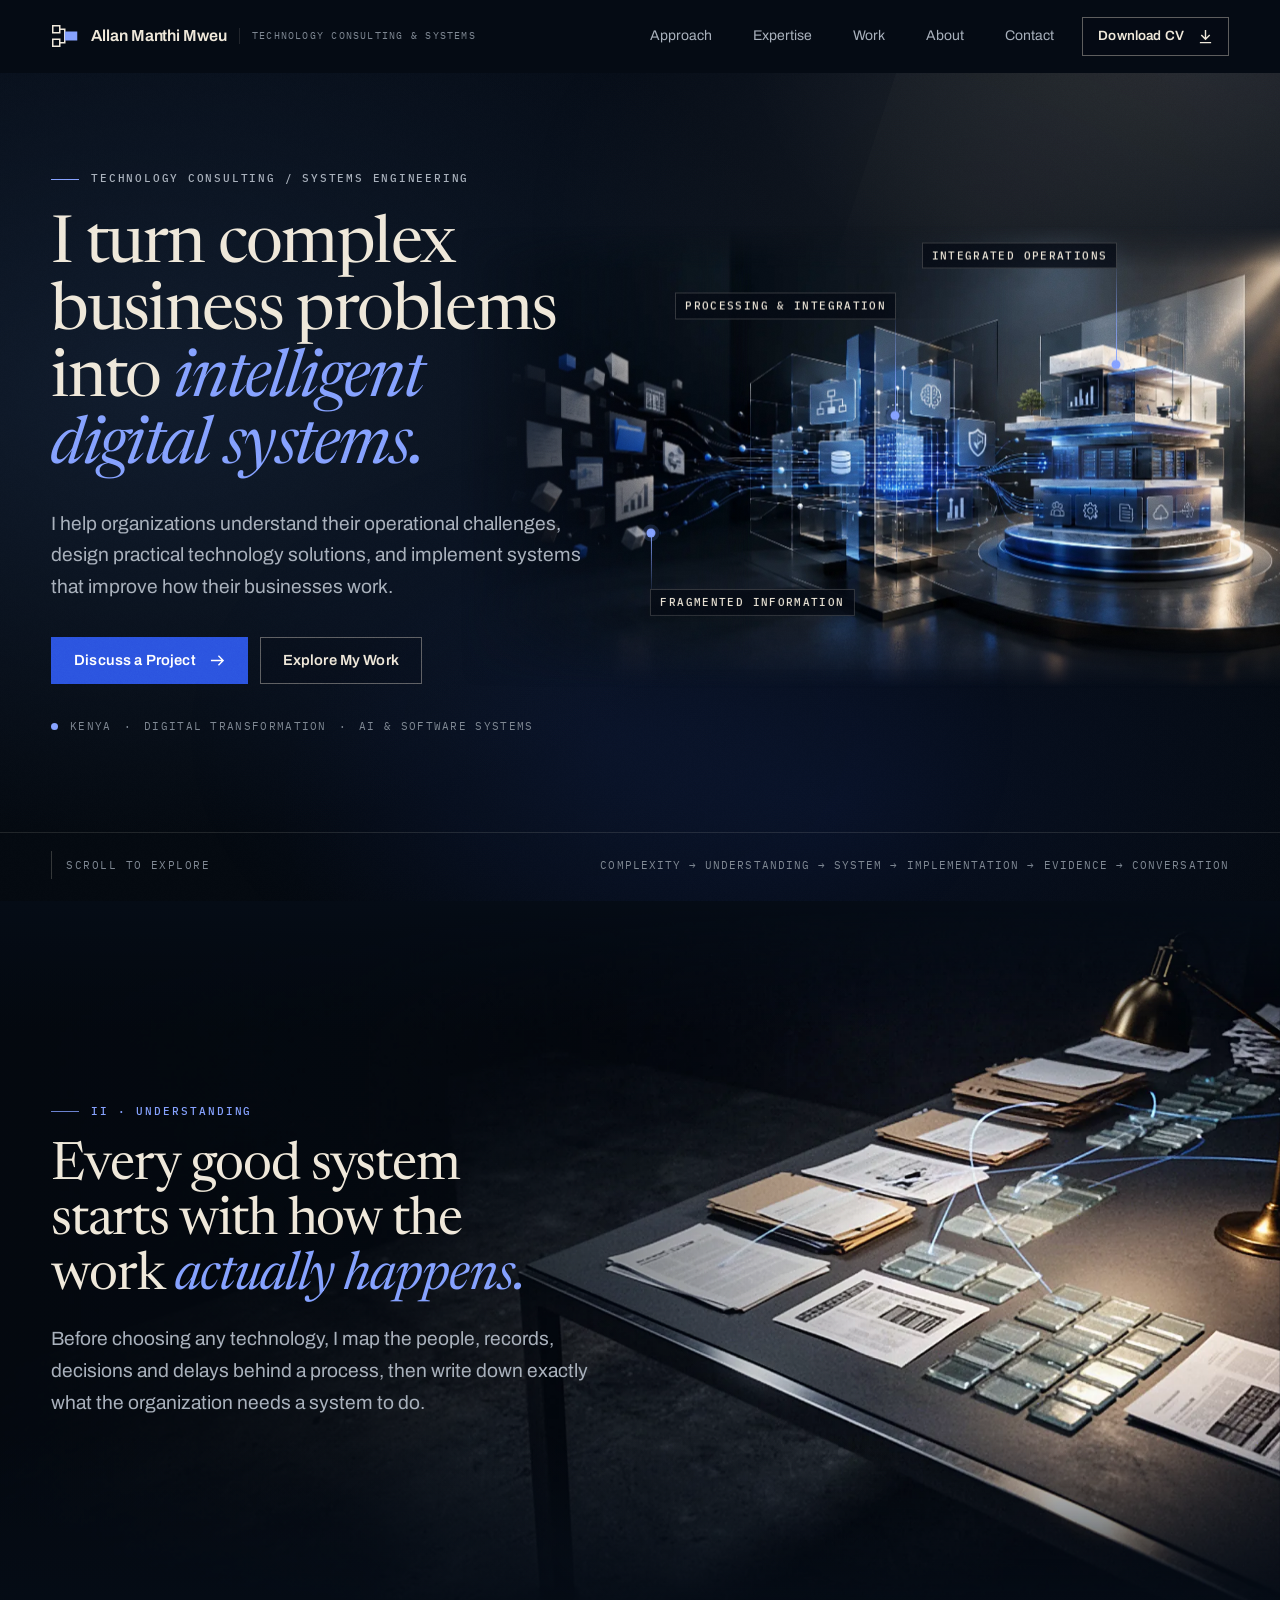
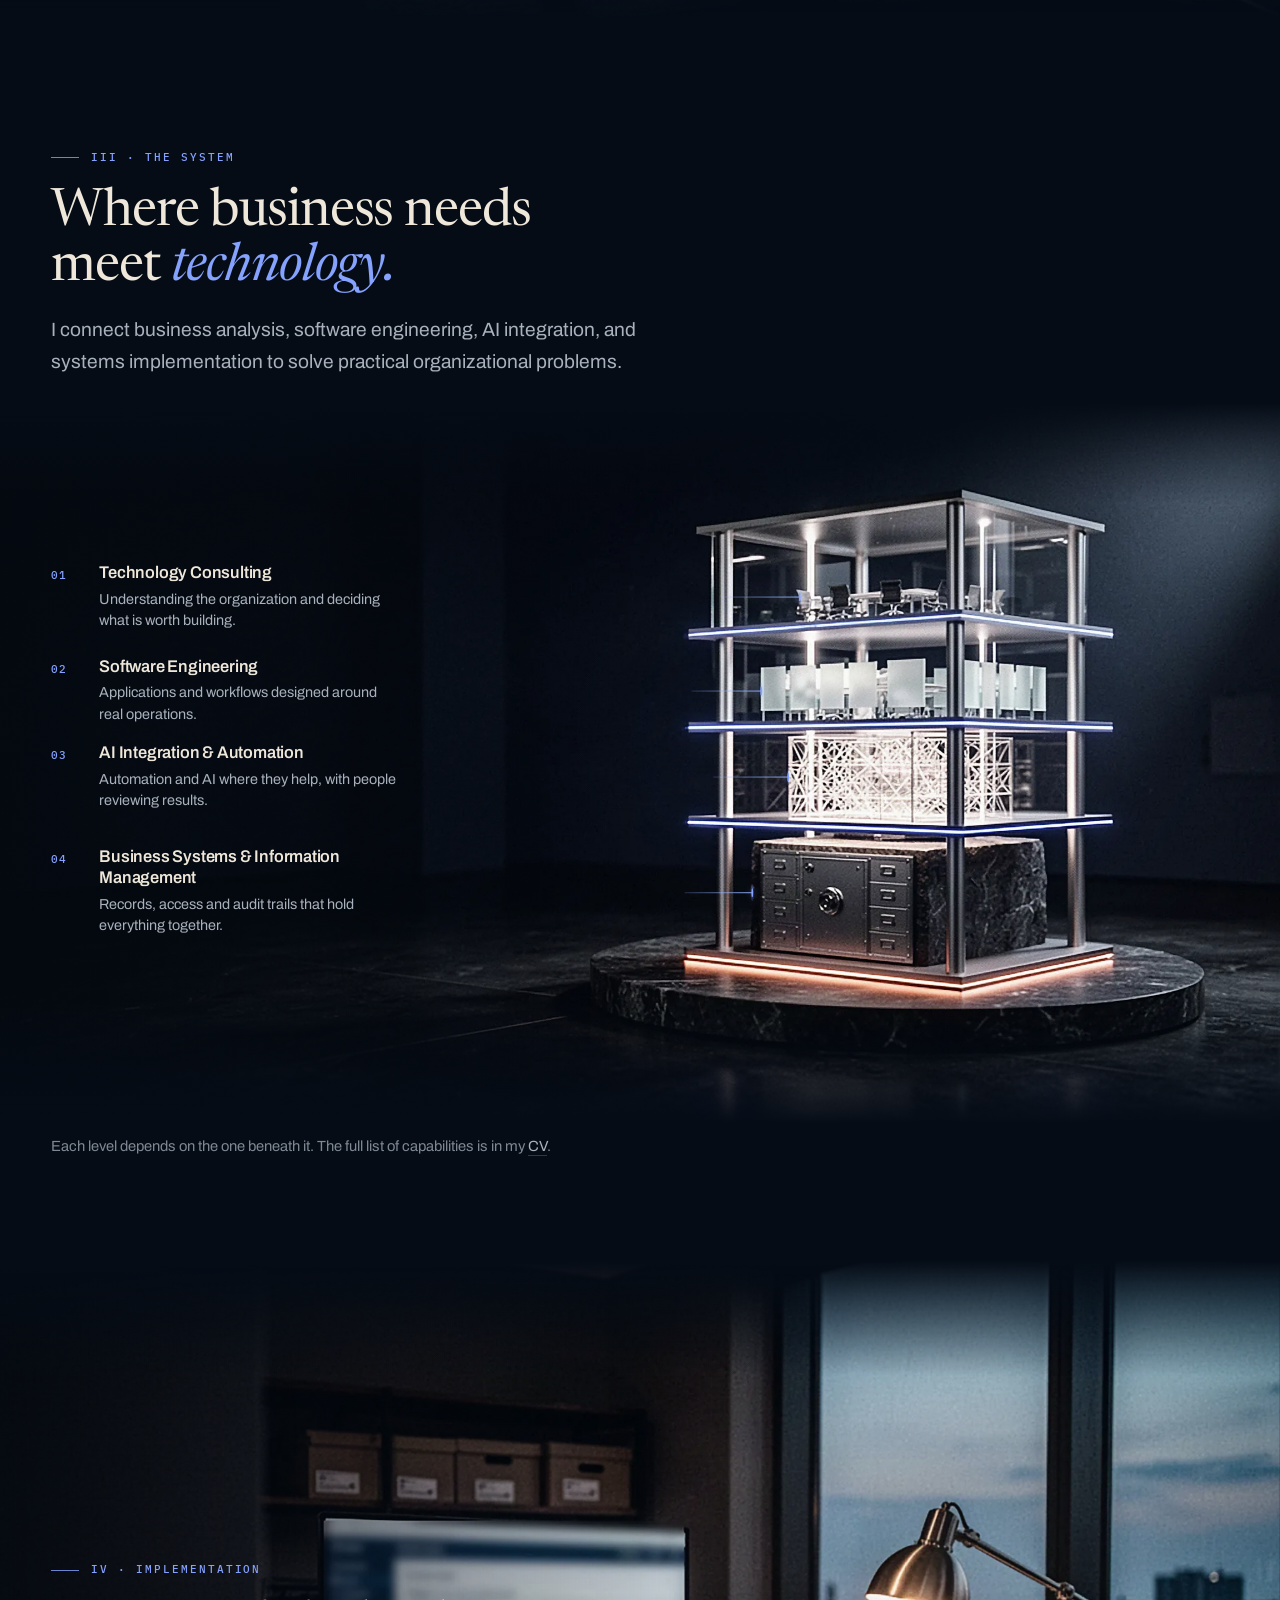
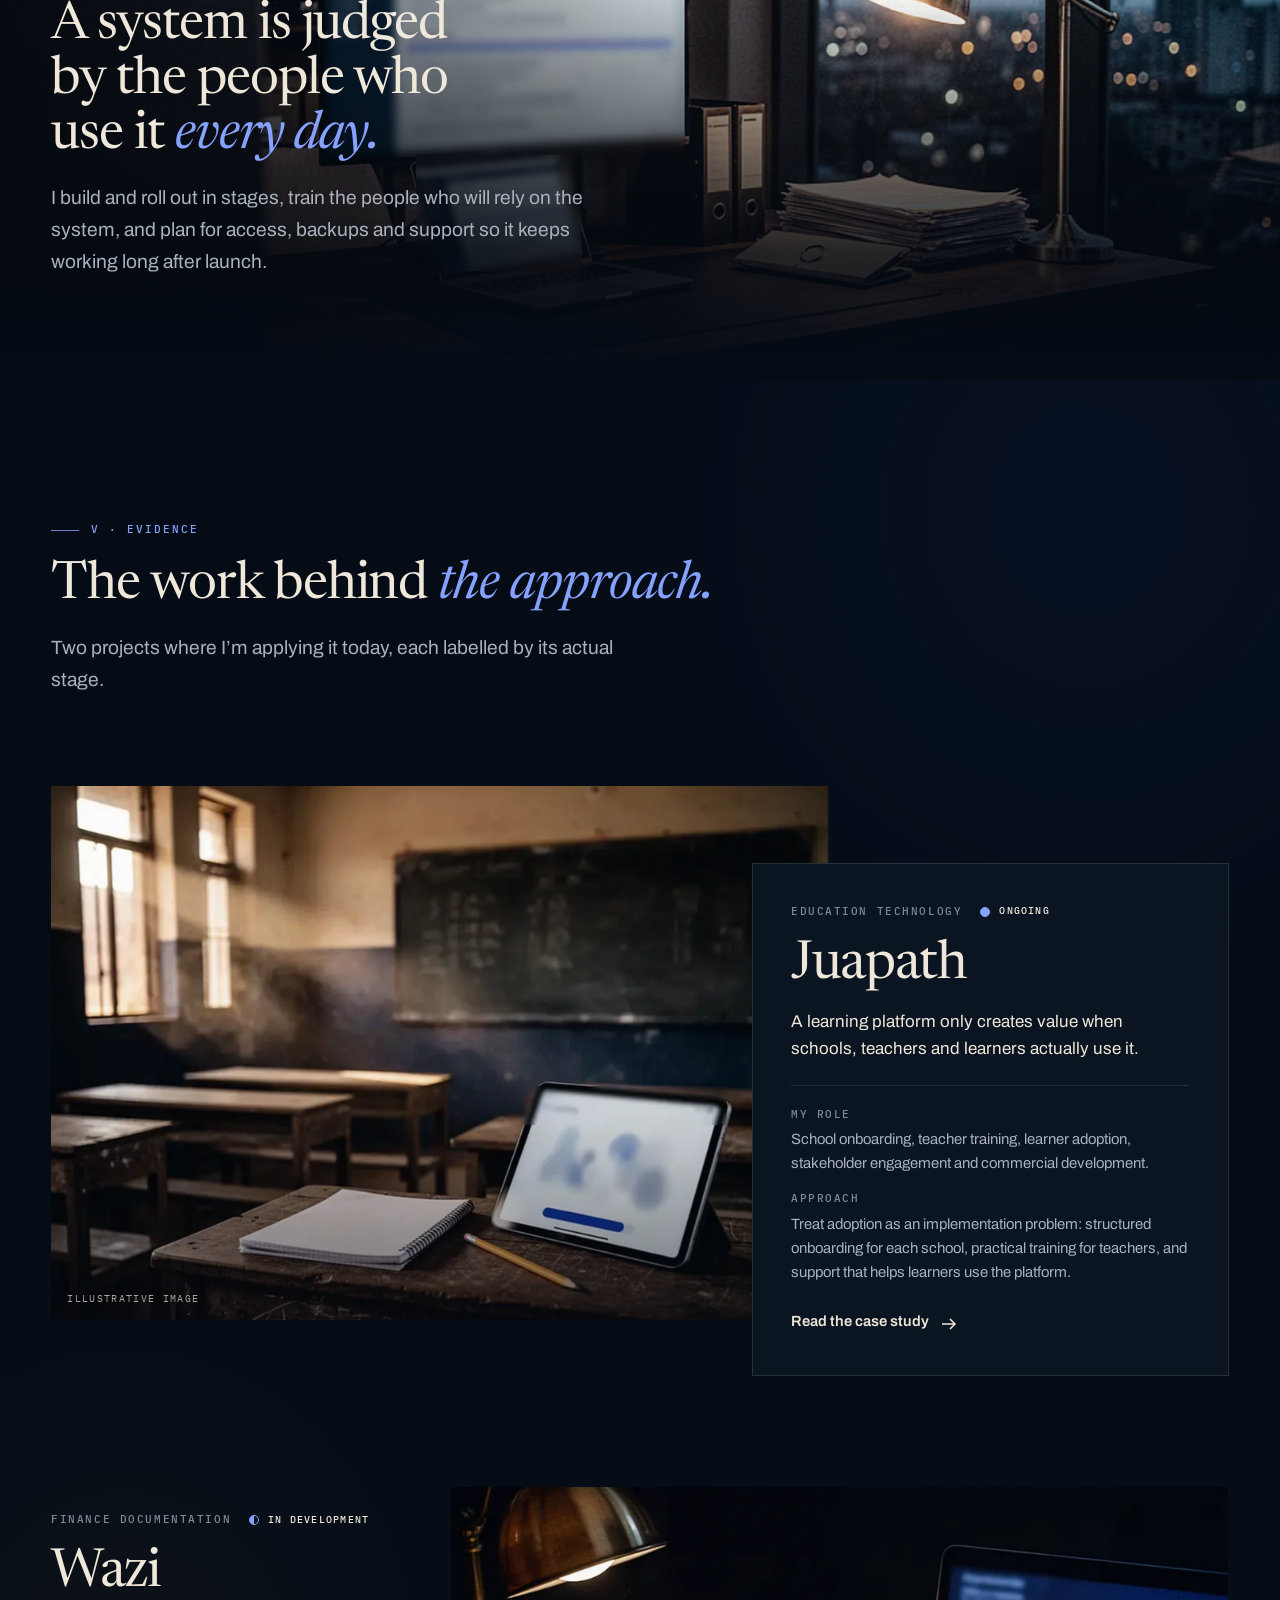
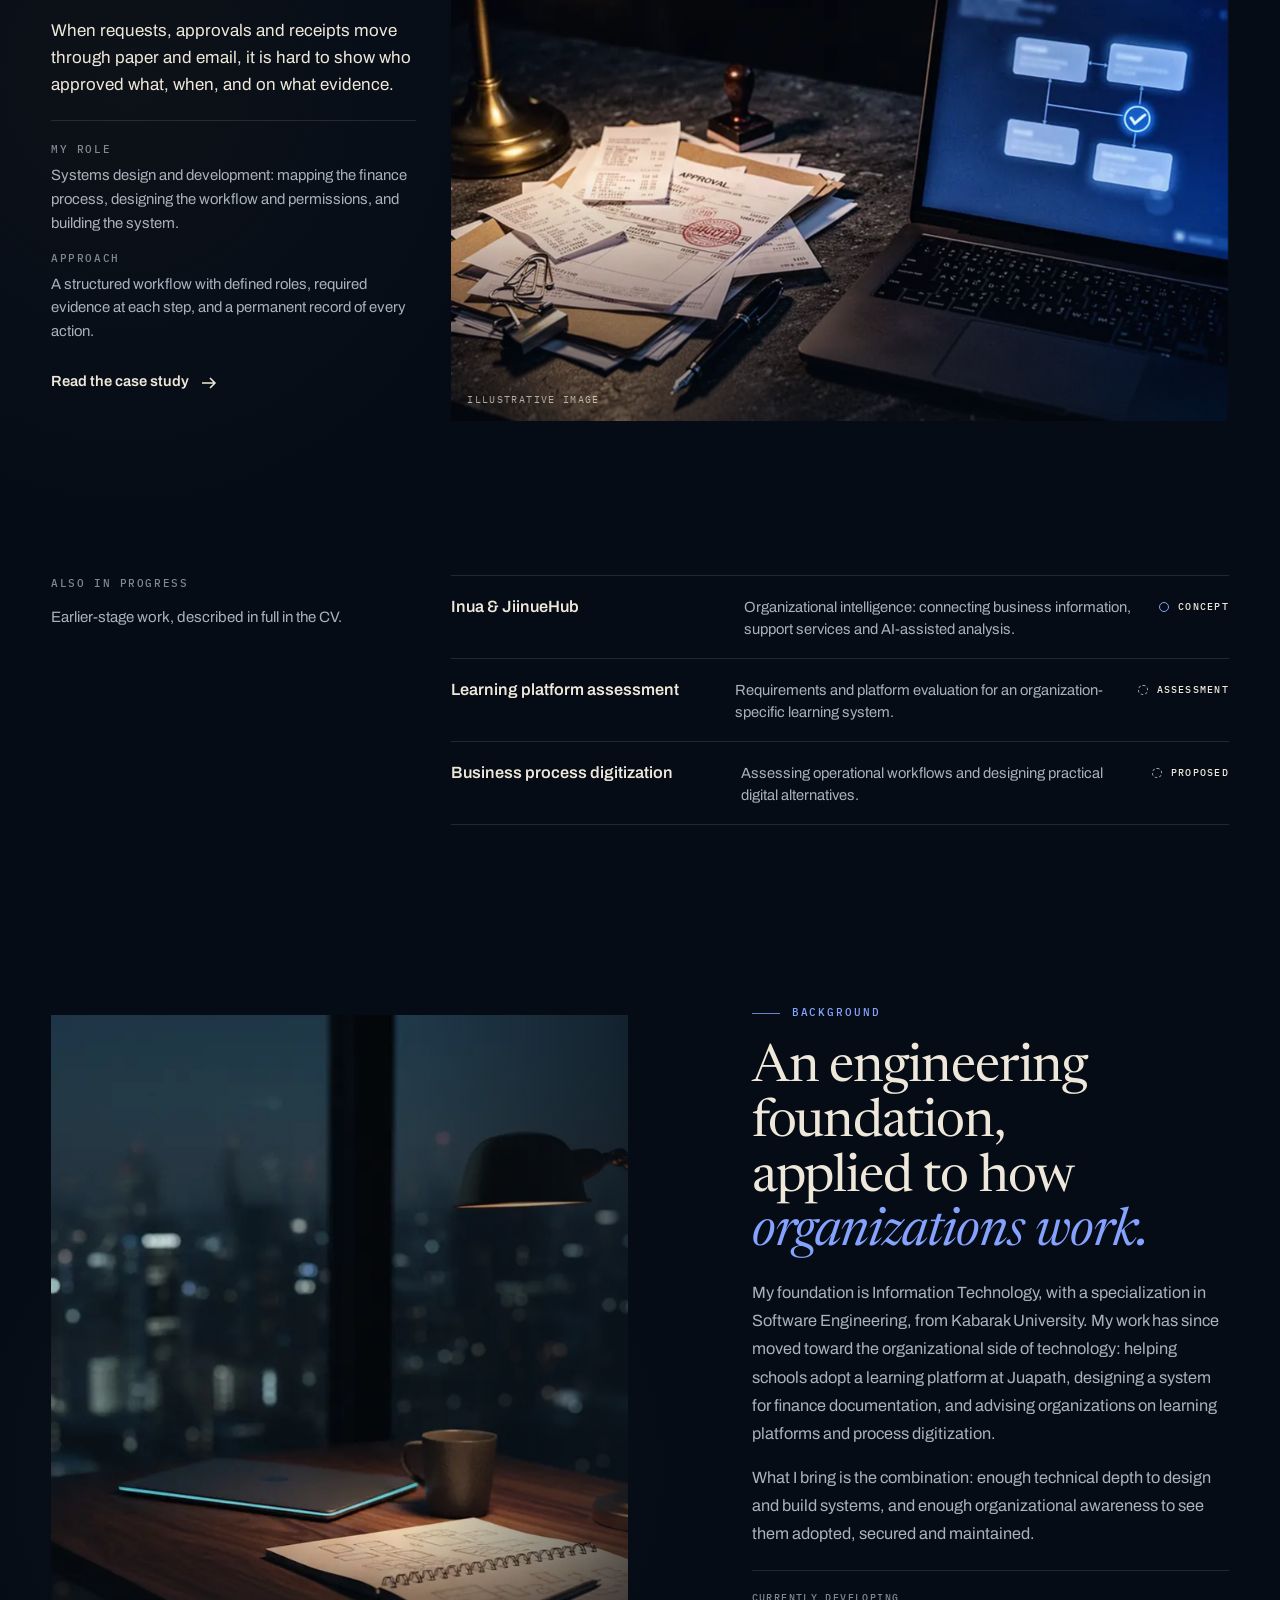
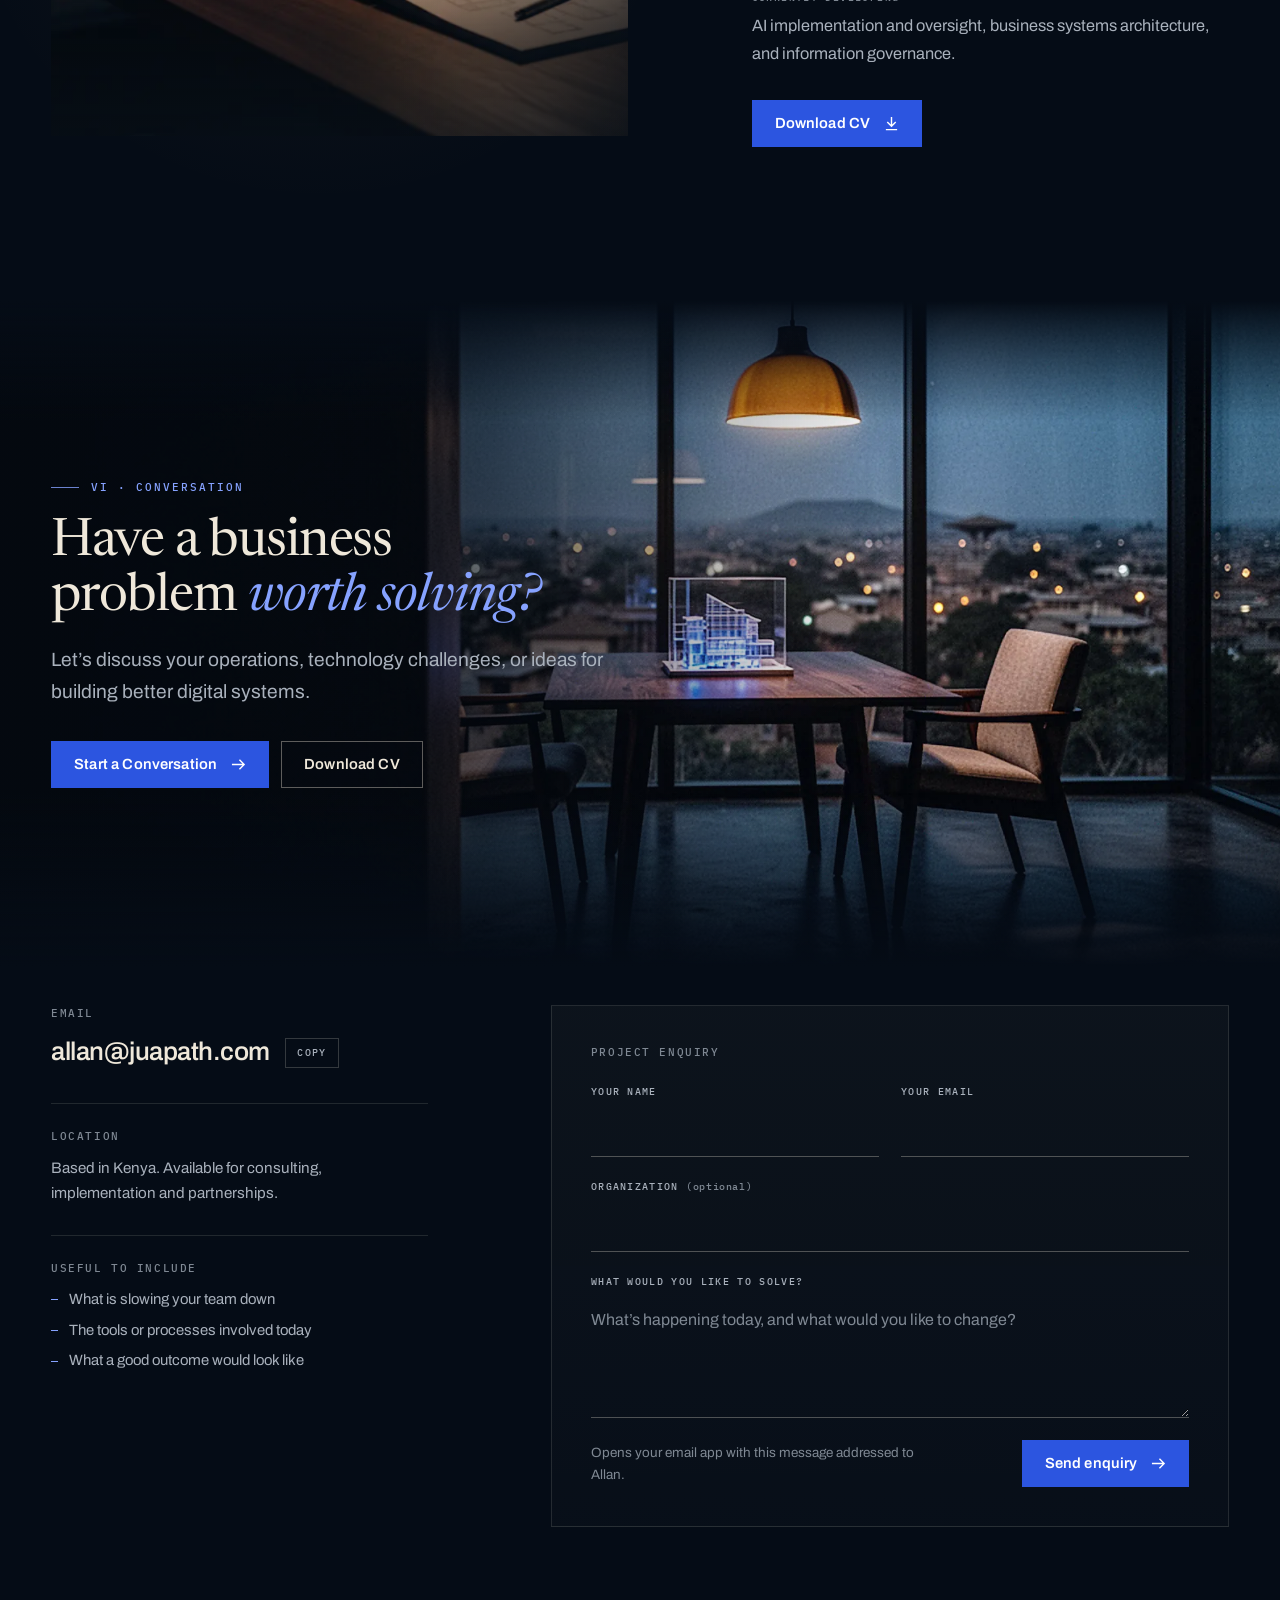
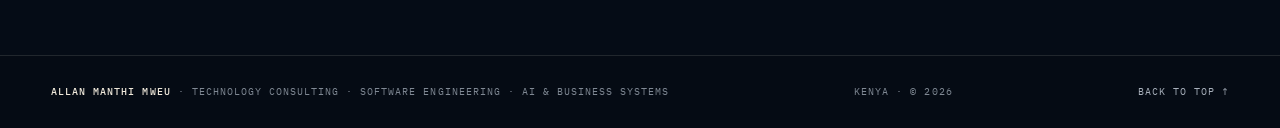
==== index.html @ 758d703f "First version of the website" ====
<!doctype html>
<html lang="en">
<head>
<meta charset="utf-8">
<meta name="viewport" content="width=device-width, initial-scale=1, viewport-fit=cover">
<title>Allan Manthi Mweu · Technology Consultant &amp; Software Engineer</title>
<meta name="description" content="Allan Manthi Mweu turns complex business problems into intelligent digital systems: technology consulting, software engineering, AI integration and business systems, based in Kenya.">
<meta name="theme-color" content="#050b14">
<meta name="author" content="Allan Manthi Mweu">
<!-- Replace og:image with an absolute URL once the site has a domain, e.g. https://yourdomain.com/assets/og-image.jpg -->
<meta property="og:type" content="website">
<meta property="og:title" content="Allan Manthi Mweu · Technology Consultant &amp; Software Engineer">
<meta property="og:description" content="I turn complex business problems into intelligent digital systems.">
<meta property="og:image" content="assets/og-image.jpg">
<meta name="twitter:card" content="summary_large_image">
<link rel="icon" href="data:image/svg+xml,%3Csvg xmlns='http://www.w3.org/2000/svg' viewBox='0 0 28 28'%3E%3Crect width='28' height='28' fill='%23050b14'/%3E%3Cpath d='M6 7h5v5H6zM6 16h5v5H6z' fill='none' stroke='%23efe8da' stroke-width='1.5'/%3E%3Cpath d='M11 9.5h3v9h-3' fill='none' stroke='%23efe8da' stroke-width='1.5'/%3E%3Crect x='14' y='11' width='9' height='6' fill='%2386a2ff'/%3E%3C/svg%3E">
<link rel="preload" as="image" href="assets/scene-1672.webp" media="(min-width: 900px)">
<link rel="preload" as="image" href="assets/scene-1100.webp" media="(max-width: 899px)">
<link rel="preconnect" href="https://fonts.googleapis.com">
<link rel="preconnect" href="https://fonts.gstatic.com" crossorigin>
<link rel="stylesheet" href="https://fonts.googleapis.com/css2?family=Archivo:wdth,wght@62..125,300..700&family=IBM+Plex+Mono:wght@400;500&family=Newsreader:ital,opsz,wght@0,6..72,300..600;1,6..72,300..500&display=swap">
<link rel="stylesheet" href="css/styles.css">
<script>document.documentElement.classList.add('js');if(!matchMedia('(prefers-reduced-motion: reduce)').matches)document.documentElement.classList.add('motion');</script>
</head>
<body>
<a class="skip" href="#main">Skip to content</a>

<header class="site-header">
  <div class="wrap header-inner">
    <a class="brand" href="#top" aria-label="Allan Manthi Mweu, back to top">
      <svg viewBox="0 0 28 28" aria-hidden="true"><g class="m-a"><path d="M1.75 3.75h7v7h-7z" fill="none" stroke="#efe8da" stroke-width="1.5"/></g><g class="m-b"><path d="M1.75 17.25h7v7h-7z" fill="none" stroke="#efe8da" stroke-width="1.5"/></g><path d="M8.75 7.25h5v13.5h-5" fill="none" stroke="#efe8da" stroke-width="1.5"/><rect x="13.75" y="9.5" width="12.5" height="9" fill="#86a2ff"/></svg>
      <span class="brand-name">Allan Manthi Mweu</span>
      <span class="brand-role">Technology consulting &amp; systems</span>
    </a>
    <nav class="site-nav" id="site-nav" aria-label="Main">
      <ul>
        <li><a class="nav-link" href="#approach" data-target="approach">Approach</a></li>
        <li><a class="nav-link" href="#expertise" data-target="expertise">Expertise</a></li>
        <li><a class="nav-link" href="#work" data-target="work">Work</a></li>
        <li><a class="nav-link" href="#about" data-target="about">About</a></li>
        <li><a class="nav-link" href="#contact" data-target="contact">Contact</a></li>
      </ul>
      <a class="btn btn-secondary btn-sm" href="assets/Allan-Manthi-Mweu-CV.pdf" download="Allan-Manthi-Mweu-CV.pdf" data-cv>Download CV <svg viewBox="0 0 16 16" aria-hidden="true"><path d="M8 1v10M3.5 6.5 8 11l4.5-4.5M2 14.5h12" fill="none" stroke="currentColor" stroke-width="1.5"/></svg></a>
    </nav>
    <button class="menu-btn" type="button" aria-expanded="false" aria-controls="site-nav"><b>Menu</b><span aria-hidden="true"><i></i><i></i></span></button>
  </div>
</header>

<nav class="act-rail" aria-label="Story">
  <ol>
    <li><a href="#top" data-act="top" title="Complexity"><i></i>I<span class="sr-only"> Complexity</span></a></li>
    <li><a href="#approach" data-act="approach" title="Understanding"><i></i>II<span class="sr-only"> Understanding</span></a></li>
    <li><a href="#expertise" data-act="expertise" title="System"><i></i>III<span class="sr-only"> System</span></a></li>
    <li><a href="#implementation" data-act="implementation" title="Implementation"><i></i>IV<span class="sr-only"> Implementation</span></a></li>
    <li><a href="#work" data-act="work" title="Evidence"><i></i>V<span class="sr-only"> Evidence</span></a></li>
    <li><a href="#contact" data-act="contact" title="Conversation"><i></i>VI<span class="sr-only"> Conversation</span></a></li>
  </ol>
</nav>

<main id="main">

<!-- ================= I · COMPLEXITY (hero) ================= -->
<section class="hero" id="top" aria-labelledby="hero-title">
  <div class="atmos" aria-hidden="true"><i class="haze haze-1"></i><i class="haze haze-2"></i><i class="beam"></i></div>

  <div class="scene-wrap">
    <div class="scene" role="img" aria-label="Scattered documents, spreadsheets and folders flow as streams of light into a transparent processing structure, then into a multi-level building that represents an integrated operational system.">
      <div class="lyr lyr-c" data-depth=".35"><i></i>
        <span class="fx fx-band"></span><span class="fx fx-servers"></span><span class="fx fx-ring"></span><span class="fx fx-sweep"></span>
      </div>
      <div class="lyr lyr-b" data-depth=".6"><i></i>
        <span class="fx fx-core"></span><span class="fx fx-core-inner"></span><span class="fx fx-glass"></span>
      </div>
      <div class="lyr lyr-a" data-depth="1" data-float><i></i></div>
      <canvas class="streams" aria-hidden="true"></canvas>
      <span class="fx fx-mist"></span>
      <span class="fx fx-light"></span>
    </div>
    <div class="scene-labels" aria-hidden="true">
      <div class="lyr" data-depth="1"><span class="tag down t-in" style="--i:0"><i></i><b>Fragmented information</b></span></div>
      <div class="lyr" data-depth=".6"><span class="tag up to-left t-core" style="--i:1"><i></i><b>Processing &amp; integration</b></span></div>
      <div class="lyr" data-depth=".35"><span class="tag up to-left t-out" style="--i:2"><i></i><b>Integrated operations</b></span></div>
    </div>
  </div>

  <div class="hero-body">
    <div class="wrap">
      <div class="grid">
        <div class="hero-copy">
          <p class="eyebrow rise" style="--i:0">Technology consulting / Systems engineering</p>
          <h1 id="hero-title"><span class="g rise" style="--i:1">I turn complex</span> <span class="g rise" style="--i:2">business problems</span> <span class="g rise" style="--i:3">into <em>intelligent</em></span> <span class="g rise" style="--i:4"><em>digital systems.</em></span></h1>
          <p class="lead rise" style="--i:5">I help organizations understand their operational challenges, design practical technology solutions, and implement systems that improve how their businesses work.</p>
          <div class="hero-actions rise" style="--i:6">
            <a class="btn btn-primary" href="#contact">Discuss a Project <svg viewBox="0 0 16 16" aria-hidden="true"><path d="M1 8h13M9 3l5 5-5 5" fill="none" stroke="currentColor" stroke-width="1.5"/></svg></a>
            <a class="btn btn-secondary" href="#work">Explore My Work</a>
          </div>
          <p class="focus-line rise" style="--i:7"><i class="dot" aria-hidden="true"></i><span>Kenya</span><span>Digital Transformation</span><span>AI &amp; Software Systems</span></p>
        </div>
      </div>
    </div>
  </div>

  <div class="hero-foot">
    <div class="wrap">
      <a class="scroll-cue" href="#approach"><span class="track" aria-hidden="true"></span>Scroll to explore</a>
      <p class="fig-cap">Complexity → Understanding → System → Implementation → Evidence → Conversation</p>
    </div>
  </div>
  <div class="grain" aria-hidden="true"></div>
</section>

<!-- ================= II · UNDERSTANDING ================= -->
<section class="act act-understanding" id="approach" aria-labelledby="approach-title">
  <div class="act-media" data-parallax>
    <img src="assets/understanding-l.webp" srcset="assets/understanding-s.webp 1100w, assets/understanding-l.webp 2048w" sizes="100vw" width="2048" height="1152" loading="lazy" decoding="async" alt="A long graphite table at night where scattered papers, folders and glass tiles are being arranged into ordered rows under a brass lamp, with fine blue threads linking related groups.">
    <span class="act-light" aria-hidden="true"></span>
  </div>
  <div class="act-copy">
    <div class="wrap">
      <div class="act-text" data-reveal>
        <p class="act-no">II · Understanding</p>
        <h2 id="approach-title">Every good system starts with how the work <em>actually happens.</em></h2>
        <p class="act-lead">Before choosing any technology, I map the people, records, decisions and delays behind a process, then write down exactly what the organization needs a system to do.</p>
      </div>
    </div>
  </div>
</section>

<!-- ================= III · THE SYSTEM ================= -->
<section class="act act-system" id="expertise" aria-labelledby="expertise-title">
  <div class="wrap act-head" data-reveal>
    <p class="act-no">III · The system</p>
    <h2 id="expertise-title">Where business needs meet <em>technology.</em></h2>
    <p class="act-lead">I connect business analysis, software engineering, AI integration, and systems implementation to solve practical organizational problems.</p>
  </div>
  <div class="sys-media">
    <div class="sys-stage" data-parallax>
      <img src="assets/system-l.webp" srcset="assets/system-s.webp 1100w, assets/system-l.webp 2048w" sizes="(max-width: 640px) 170vw, (max-width: 1099px) 125vw, 100vw" width="2048" height="1152" loading="lazy" decoding="async" alt="A precise architectural model on a stone plinth: a glass meeting space on top, frosted workflow panels below it, a glowing lattice processing chamber, and a stone and steel archive vault at the base, joined by light conduits.">
      <span class="act-light" aria-hidden="true"></span>
      <span class="lv-mark" style="--x:62.5%;--y:27%" aria-hidden="true">1</span>
      <span class="lv-mark" style="--x:59.5%;--y:40%" aria-hidden="true">2</span>
      <span class="lv-mark" style="--x:61.6%;--y:52%" aria-hidden="true">3</span>
      <span class="lv-mark" style="--x:58.8%;--y:68%" aria-hidden="true">4</span>
      <ol class="levels levels-desk" aria-hidden="true">
        <li class="lv" style="--x:62.5%;--y:27%"><span class="lv-n">01</span><div><h3>Technology Consulting</h3><p>Understanding the organization and deciding what is worth building.</p></div><span class="lv-line"></span></li>
        <li class="lv" style="--x:59.5%;--y:40%"><span class="lv-n">02</span><div><h3>Software Engineering</h3><p>Applications and workflows designed around real operations.</p></div><span class="lv-line"></span></li>
        <li class="lv" style="--x:61.6%;--y:52%"><span class="lv-n">03</span><div><h3>AI Integration &amp; Automation</h3><p>Automation and AI where they help, with people reviewing results.</p></div><span class="lv-line"></span></li>
        <li class="lv" style="--x:58.8%;--y:68%"><span class="lv-n">04</span><div><h3>Business Systems &amp; Information Management</h3><p>Records, access and audit trails that hold everything together.</p></div><span class="lv-line"></span></li>
      </ol>
    </div>
  </div>
  <div class="wrap levels-list">
    <ol class="levels-mobile">
      <li class="lv"><span class="lv-n">01</span><div><h3>Technology Consulting</h3><p>Understanding the organization and deciding what is worth building.</p></div></li>
      <li class="lv"><span class="lv-n">02</span><div><h3>Software Engineering</h3><p>Applications and workflows designed around real operations.</p></div></li>
      <li class="lv"><span class="lv-n">03</span><div><h3>AI Integration &amp; Automation</h3><p>Automation and AI where they help, with people reviewing results.</p></div></li>
      <li class="lv"><span class="lv-n">04</span><div><h3>Business Systems &amp; Information Management</h3><p>Records, access and audit trails that hold everything together.</p></div></li>
    </ol>
  </div>
  <div class="wrap sys-note">
    <p>Each level depends on the one beneath it. The full list of capabilities is in my <a class="link" href="assets/Allan-Manthi-Mweu-CV.pdf" download="Allan-Manthi-Mweu-CV.pdf" data-cv>CV</a>.</p>
  </div>
</section>

<!-- ================= IV · IMPLEMENTATION ================= -->
<section class="act act-impl act--low" id="implementation" aria-labelledby="impl-title">
  <div class="act-media" data-parallax>
    <img src="assets/implementation-l.webp" srcset="assets/implementation-s.webp 1100w, assets/implementation-l.webp 2048w" sizes="100vw" width="2048" height="1152" loading="lazy" decoding="async" alt="An orderly operations office at dusk: a workflow application open on a monitor and laptop, neat files and labelled boxes on the shelves, city lights through the window.">
    <span class="act-light" aria-hidden="true"></span>
  </div>
  <div class="act-copy">
    <div class="wrap">
      <div class="act-text" data-reveal>
        <p class="act-no">IV · Implementation</p>
        <h2 id="impl-title">A system is judged by the people who use it <em>every day.</em></h2>
        <p class="act-lead">I build and roll out in stages, train the people who will rely on the system, and plan for access, backups and support so it keeps working long after launch.</p>
      </div>
    </div>
  </div>
</section>

<!-- ================= V · EVIDENCE ================= -->
<section class="evidence" id="work" aria-labelledby="work-title">
  <div class="wrap">
    <div class="ev-head" data-reveal>
      <p class="act-no">V · Evidence</p>
      <h2 id="work-title">The work behind <em>the approach.</em></h2>
      <p class="act-lead">Two projects where I’m applying it today, each labelled by its actual stage.</p>
    </div>

    <article class="case case-a" aria-labelledby="c-juapath">
      <figure class="case-img" data-parallax>
        <img src="assets/juapath-l.webp" srcset="assets/juapath-s.webp 1000w, assets/juapath-l.webp 1800w" sizes="(max-width: 900px) 100vw, 66vw" width="1800" height="1350" loading="lazy" decoding="async" alt="An empty classroom in late-afternoon light, with a tablet running a learning app beside an exercise book and pencil.">
        <figcaption>Illustrative image</figcaption>
      </figure>
      <div class="case-body" data-reveal>
        <div class="case-meta"><span class="label">Education technology</span><span class="status s-ongoing">Ongoing</span></div>
        <h3 id="c-juapath">Juapath</h3>
        <p class="case-problem">A learning platform only creates value when schools, teachers and learners actually use it.</p>
        <dl class="case-dl">
          <div><dt class="label">My role</dt><dd>School onboarding, teacher training, learner adoption, stakeholder engagement and commercial development.</dd></div>
          <div><dt class="label">Approach</dt><dd>Treat adoption as an implementation problem: structured onboarding for each school, practical training for teachers, and support that helps learners use the platform.</dd></div>
        </dl>
        <a class="case-link" href="work/juapath.html"><span>Read the case study</span><svg viewBox="0 0 16 16" aria-hidden="true"><path d="M1 8h13M9 3l5 5-5 5" fill="none" stroke="currentColor" stroke-width="1.5"/></svg></a>
      </div>
    </article>

    <article class="case case-b" aria-labelledby="c-wazi">
      <figure class="case-img" data-parallax>
        <img src="assets/wazi-l.webp" srcset="assets/wazi-s.webp 1000w, assets/wazi-l.webp 1800w" sizes="(max-width: 900px) 100vw, 66vw" width="1800" height="1350" loading="lazy" decoding="async" alt="Paper receipts, invoices and a stamped approval form under a brass lamp beside a laptop showing a digital approval flow.">
        <figcaption>Illustrative image</figcaption>
      </figure>
      <div class="case-body" data-reveal>
        <div class="case-meta"><span class="label">Finance documentation</span><span class="status s-dev">In development</span></div>
        <h3 id="c-wazi">Wazi</h3>
        <p class="case-problem">When requests, approvals and receipts move through paper and email, it is hard to show who approved what, when, and on what evidence.</p>
        <dl class="case-dl">
          <div><dt class="label">My role</dt><dd>Systems design and development: mapping the finance process, designing the workflow and permissions, and building the system.</dd></div>
          <div><dt class="label">Approach</dt><dd>A structured workflow with defined roles, required evidence at each step, and a permanent record of every action.</dd></div>
        </dl>
        <a class="case-link" href="work/wazi.html"><span>Read the case study</span><svg viewBox="0 0 16 16" aria-hidden="true"><path d="M1 8h13M9 3l5 5-5 5" fill="none" stroke="currentColor" stroke-width="1.5"/></svg></a>
      </div>
    </article>

    <div class="also" data-reveal>
      <div class="also-head">
        <p class="label">Also in progress</p>
        <p>Earlier-stage work, described in full in the CV.</p>
      </div>
      <ul>
        <li><b>Inua &amp; JiinueHub</b><span class="d">Organizational intelligence: connecting business information, support services and AI-assisted analysis.</span><span class="status s-concept">Concept</span></li>
        <li><b>Learning platform assessment</b><span class="d">Requirements and platform evaluation for an organization-specific learning system.</span><span class="status s-advisory">Assessment</span></li>
        <li><b>Business process digitization</b><span class="d">Assessing operational workflows and designing practical digital alternatives.</span><span class="status s-advisory">Proposed</span></li>
      </ul>
    </div>
  </div>
</section>

<!-- ================= BACKGROUND ================= -->
<section class="about" id="about" aria-labelledby="about-title">
  <div class="wrap">
    <div class="grid about-grid">
      <figure class="about-img" data-parallax>
        <img src="assets/workspace-l.webp" srcset="assets/workspace-s.webp 800w, assets/workspace-l.webp 1280w" sizes="(max-width: 900px) 100vw, 50vw" width="1280" height="1600" loading="lazy" decoding="async" alt="A quiet desk at night with an open notebook of system sketches, a closed laptop and a brass lamp in front of a city window.">
      </figure>
      <div class="about-text" data-reveal>
        <p class="act-no">Background</p>
        <h2 id="about-title">An engineering foundation, applied to how <em>organizations work.</em></h2>
        <p>My foundation is Information Technology, with a specialization in Software Engineering, from Kabarak University. My work has since moved toward the organizational side of technology: helping schools adopt a learning platform at Juapath, designing a system for finance documentation, and advising organizations on learning platforms and process digitization.</p>
        <p>What I bring is the combination: enough technical depth to design and build systems, and enough organizational awareness to see them adopted, secured and maintained.</p>
        <p class="focus"><b>Currently developing</b>AI implementation and oversight, business systems architecture, and information governance.</p>
        <div class="act-actions">
          <a class="btn btn-primary" href="assets/Allan-Manthi-Mweu-CV.pdf" download="Allan-Manthi-Mweu-CV.pdf" data-cv>Download CV <svg viewBox="0 0 16 16" aria-hidden="true"><path d="M8 1v10M3.5 6.5 8 11l4.5-4.5M2 14.5h12" fill="none" stroke="currentColor" stroke-width="1.5"/></svg></a>
        </div>
        <p class="cv-status" role="status" hidden></p>
      </div>
    </div>
  </div>
</section>

<!-- ================= VI · CONVERSATION ================= -->
<section class="act act-conv" id="contact" aria-labelledby="contact-title">
  <div class="act-media" data-parallax>
    <img src="assets/conversation-l.webp" srcset="assets/conversation-s.webp 1100w, assets/conversation-l.webp 2048w" sizes="100vw" width="2048" height="1152" loading="lazy" decoding="async" alt="A calm meeting room at dusk: a table with two chairs facing each other under a warm pendant light, a small glowing architectural model on the table, and the city beyond the windows.">
    <span class="act-light" aria-hidden="true"></span>
  </div>
  <div class="act-copy">
    <div class="wrap">
      <div class="act-text" data-reveal>
        <p class="act-no">VI · Conversation</p>
        <h2 id="contact-title">Have a business problem <em>worth solving?</em></h2>
        <p class="act-lead">Let’s discuss your operations, technology challenges, or ideas for building better digital systems.</p>
        <div class="act-actions">
          <a class="btn btn-primary" href="#enquiry" data-start>Start a Conversation <svg viewBox="0 0 16 16" aria-hidden="true"><path d="M1 8h13M9 3l5 5-5 5" fill="none" stroke="currentColor" stroke-width="1.5"/></svg></a>
          <a class="btn btn-secondary" href="assets/Allan-Manthi-Mweu-CV.pdf" download="Allan-Manthi-Mweu-CV.pdf" data-cv>Download CV</a>
        </div>
      </div>
    </div>
  </div>
</section>

<section class="contact-band" aria-label="Contact details and enquiry form">
  <div class="wrap">
    <div class="grid contact-grid">
      <div class="contact-details">
        <div class="detail-block">
          <span class="label">Email</span>
          <div class="email-row">
            <a class="email-addr" id="email-addr" href="mailto:allan@juapath.com">allan@juapath.com</a>
            <button class="copy-btn" type="button" id="copy-email" data-copy="allan@juapath.com">Copy</button>
          </div>
        </div>
        <div class="detail-block">
          <span class="label">Location</span>
          <p>Based in Kenya. Available for consulting, implementation and partnerships.</p>
        </div>
        <div class="detail-block">
          <span class="label">Useful to include</span>
          <ul class="include">
            <li>What is slowing your team down</li>
            <li>The tools or processes involved today</li>
            <li>What a good outcome would look like</li>
          </ul>
        </div>
      </div>

      <form class="contact-form" id="enquiry" novalidate aria-labelledby="form-title" data-endpoint="">
        <p class="label" id="form-title">Project enquiry</p>
        <div class="form-row">
          <div class="field">
            <label for="f-name">Your name</label>
            <input id="f-name" name="name" type="text" autocomplete="name" required aria-describedby="f-name-err">
            <span class="err" id="f-name-err" hidden>Please add your name.</span>
          </div>
          <div class="field">
            <label for="f-email">Your email</label>
            <input id="f-email" name="email" type="email" autocomplete="email" required aria-describedby="f-email-err">
            <span class="err" id="f-email-err" hidden>Please add a valid email address.</span>
          </div>
        </div>
        <div class="field">
          <label for="f-org">Organization <span>(optional)</span></label>
          <input id="f-org" name="organization" type="text" autocomplete="organization">
        </div>
        <div class="field">
          <label for="f-msg">What would you like to solve?</label>
          <textarea id="f-msg" name="message" required placeholder="What’s happening today, and what would you like to change?" aria-describedby="f-msg-err"></textarea>
          <span class="err" id="f-msg-err" hidden>Please describe the situation in a sentence or two.</span>
        </div>
        <div class="form-foot">
          <p class="form-note" id="form-note">Sends your message to Allan by email.</p>
          <button class="btn btn-primary" type="submit">Send enquiry <svg viewBox="0 0 16 16" aria-hidden="true"><path d="M1 8h13M9 3l5 5-5 5" fill="none" stroke="currentColor" stroke-width="1.5"/></svg></button>
        </div>
        <p class="form-status" id="form-status" role="status" hidden></p>
      </form>
    </div>
  </div>
</section>
</main>

<footer class="site-footer">
  <div class="wrap footer-inner">
    <span><strong>Allan Manthi Mweu</strong> · Technology consulting · Software engineering · AI &amp; business systems</span>
    <span>Kenya · © <span id="year">2026</span></span>
    <a href="#top">Back to top ↑</a>
  </div>
</footer>

<script type="application/ld+json">
{"@context":"https://schema.org","@type":"Person","name":"Allan Manthi Mweu","jobTitle":"Technology Consultant and Software Engineer","email":"mailto:allan@juapath.com","address":{"@type":"PostalAddress","addressCountry":"KE"},"alumniOf":{"@type":"CollegeOrUniversity","name":"Kabarak University"},"knowsAbout":["Technology consulting","Digital transformation","Software engineering","Business systems","AI integration","Information management"]}
</script>
<script src="js/main.js" defer></script>
</body>
</html>
---- css/styles.css ----
/* ==========================================================================
   Allan Manthi Mweu — Business systems made visible
   Layout: an architectural drawing set on midnight sheets. A faint 12-column
   rule grid sits under every section; labels live in columns 1–3, content in
   4–12. Tone steps (night → navy → slate → graphite) separate the story stages.
   ========================================================================== */
:root{
  --night:#050b14;      /* hero, contact: matches the scene's own black */
  --navy:#0a1320;
  --slate:#0d1724;
  --graphite:#121a25;
  --ivory:#efe8da;      /* primary text */
  --ivory-2:#a9b1bc;    /* secondary text, cool gray */
  --ivory-3:#7f8893;    /* labels */
  --cobalt:#2c55e0;
  --cobalt-hi:#3d66f2;
  --cobalt-lit:#86a2ff; /* accent on dark */
  --silver:#c9d2dd;
  --warm:#f3e6cf;       /* controlled warm-white light */
  --rule:rgba(239,232,218,.12);
  --rule-2:rgba(239,232,218,.2);
  --grid-line:rgba(239,232,218,.04);

  --f-serif:"Newsreader",Georgia,"Times New Roman",serif;
  --f-sans:"Archivo","Helvetica Neue",Arial,system-ui,sans-serif;
  --f-mono:"IBM Plex Mono",ui-monospace,SFMono-Regular,Menlo,Consolas,monospace;

  --t-h1:clamp(2.55rem,1.3rem + 3.5vw,4.6rem);
  --t-h2:clamp(2.1rem,1.3rem + 2.5vw,3.5rem);
  --t-h3:clamp(1.22rem,1.08rem + .45vw,1.5rem);
  --t-lead:clamp(1.04rem,.98rem + .28vw,1.2rem);
  --t-label:.7rem;

  --maxw:1360px;
  --gutter:clamp(16px,4vw,56px);
  --gap:clamp(16px,1.8vw,28px);
  --pad:clamp(80px,9vw,140px);
  --ease:cubic-bezier(.2,.7,.2,1);
  --ease-io:cubic-bezier(.65,0,.35,1);
  --header-h:72px;
  color-scheme:dark;
}
*,*::before,*::after{box-sizing:border-box}
html{scroll-behavior:smooth;-webkit-text-size-adjust:100%;scroll-padding-top:calc(var(--header-h) + 12px)}
body{margin:0;background:var(--night);color:var(--ivory);font-family:var(--f-sans);font-size:1rem;line-height:1.6;-webkit-font-smoothing:antialiased;text-rendering:optimizeLegibility;overflow-x:hidden}
body::before{content:"";position:fixed;inset:0 0 auto;height:env(safe-area-inset-top,0px);z-index:60;background:var(--night)}
img,svg{max-width:100%;display:block}
a{color:inherit}
h1,h2,h3,h4,p,ul,ol,dl,dd,figure{margin:0}
ul,ol{padding:0;list-style:none}
button{font:inherit;color:inherit}
::selection{background:rgba(134,162,255,.32)}
:focus-visible{outline:2px solid var(--cobalt-lit);outline-offset:3px}
[hidden]{display:none!important}
.sr-only{position:absolute!important;width:1px;height:1px;padding:0;margin:-1px;overflow:hidden;clip:rect(0,0,0,0);white-space:nowrap;border:0}
.skip{position:absolute;left:16px;top:-80px;z-index:100;background:var(--ivory);color:var(--night);padding:10px 14px;font-weight:600;text-decoration:none}
.skip:focus{top:calc(12px + env(safe-area-inset-top,0px))}

.wrap{position:relative;max-width:var(--maxw);margin-inline:auto;padding-left:max(var(--gutter),env(safe-area-inset-left,0px));padding-right:max(var(--gutter),env(safe-area-inset-right,0px))}
.grid{display:grid;grid-template-columns:repeat(12,minmax(0,1fr));column-gap:var(--gap)}

/* ---------- type ---------- */
.label{font-family:var(--f-mono);font-size:var(--t-label);font-weight:500;letter-spacing:.14em;text-transform:uppercase;color:var(--ivory-3)}
.kicker{display:inline-flex;align-items:center;gap:10px;font-family:var(--f-mono);font-size:var(--t-label);font-weight:500;letter-spacing:.16em;text-transform:uppercase;color:var(--ivory-3)}
.kicker::before{content:"";width:8px;height:8px;border:1px solid var(--cobalt-lit);flex:none}
.kicker b{font-weight:500;color:var(--ivory-2)}
h1,h2{font-family:var(--f-serif);font-weight:400;letter-spacing:-.02em;color:var(--ivory);text-wrap:balance}
h2{font-size:var(--t-h2);line-height:1.06}
h1 em,h2 em{font-style:italic;color:var(--cobalt-lit)}
h3{font-family:var(--f-sans);font-weight:580;letter-spacing:-.012em;line-height:1.22;font-stretch:96%;color:var(--ivory)}
.link{color:var(--ivory);text-decoration:none;background:linear-gradient(currentColor,currentColor) 0 100%/0 1px no-repeat,linear-gradient(var(--rule-2),var(--rule-2)) 0 100%/100% 1px no-repeat;padding-bottom:2px;transition:background-size .35s var(--ease)}
.link:hover,.link:focus-visible{background-size:100% 1px,100% 1px}

/* ---------- buttons ---------- */
.btn{--mx:50%;--my:50%;position:relative;isolation:isolate;overflow:hidden;display:inline-flex;align-items:center;gap:14px;padding:15px 22px;font-family:var(--f-sans);font-size:.92rem;font-weight:600;letter-spacing:.01em;line-height:1;text-decoration:none;border:1px solid transparent;cursor:pointer;transition:background-color .25s,border-color .25s,color .25s,transform .12s,box-shadow .25s}
.btn::before{content:"";position:absolute;inset:0;z-index:-1;background:radial-gradient(120px circle at var(--mx) var(--my),rgba(255,255,255,.22),transparent 70%);opacity:0;transition:opacity .3s}
.btn:hover::before{opacity:1}
.btn svg{width:15px;height:15px;flex:none;transition:transform .3s var(--ease)}
.btn:hover svg{transform:translateX(3px)}
.btn:active{transform:translateY(1px)}
.btn:disabled,.btn[aria-disabled="true"]{opacity:.45;cursor:not-allowed;transform:none}
.btn-primary{background:var(--cobalt);color:#fff;box-shadow:0 0 0 0 rgba(61,102,242,0)}
.btn-primary:hover{background:var(--cobalt-hi);box-shadow:0 8px 28px -10px rgba(61,102,242,.65)}
.btn-primary:active{background:#2449c6}
.btn-secondary{border-color:rgba(239,232,218,.38);color:var(--ivory);background:rgba(5,11,20,.2)}
.btn-secondary::before{background:radial-gradient(120px circle at var(--mx) var(--my),rgba(134,162,255,.18),transparent 70%)}
.btn-secondary:hover{border-color:var(--ivory)}
.btn-secondary:active{background:rgba(239,232,218,.06)}
.btn-sm{padding:11px 15px;font-size:.84rem}

/* ==========================================================================
   Header
   ========================================================================== */
.site-header{position:sticky;top:env(safe-area-inset-top,0px);z-index:50;border-bottom:1px solid transparent;transition:background-color .35s,border-color .35s}
.site-header.is-scrolled,.site-header.is-open{background:rgba(5,11,20,.86);-webkit-backdrop-filter:blur(14px) saturate(120%);backdrop-filter:blur(14px) saturate(120%);border-bottom-color:var(--rule)}
.header-inner{display:flex;align-items:center;justify-content:space-between;gap:24px;height:var(--header-h)}
.brand{display:flex;align-items:center;gap:12px;text-decoration:none;min-width:0}
.brand svg{width:28px;height:28px;flex:none}
.brand svg .m-a,.brand svg .m-b{transition:transform .5s var(--ease)}
.brand:hover svg .m-a{transform:translate(2px,2px)}
.brand:hover svg .m-b{transform:translate(2px,-2px)}
.brand-name{font-weight:620;font-size:1rem;letter-spacing:-.005em;white-space:nowrap}
.brand-role{font-family:var(--f-mono);font-size:.64rem;letter-spacing:.12em;text-transform:uppercase;color:var(--ivory-3);padding-left:12px;border-left:1px solid var(--rule);white-space:nowrap}
.site-nav{display:flex;align-items:center;gap:clamp(18px,2.2vw,34px)}
.site-nav ul{display:flex;gap:clamp(18px,2.2vw,34px)}
.nav-link{position:relative;font-size:.875rem;color:var(--ivory-2);text-decoration:none;padding:8px 0;transition:color .25s;display:inline-flex;align-items:center;gap:8px}
.nav-link::before{content:"";width:5px;height:5px;background:var(--cobalt-lit);transform:scale(0);transition:transform .3s var(--ease)}
.nav-link::after{content:"";position:absolute;left:13px;right:0;bottom:2px;height:1px;background:var(--ivory-2);transform:scaleX(0);transform-origin:right;transition:transform .35s var(--ease)}
.nav-link:hover{color:var(--ivory)}
.nav-link:hover::after{transform:scaleX(1);transform-origin:left}
.nav-link[aria-current="true"]{color:var(--ivory)}
.nav-link[aria-current="true"]::before{transform:scale(1)}
.menu-btn{display:none;align-items:center;gap:10px;background:none;border:1px solid var(--rule-2);color:var(--ivory);font:500 .7rem/1 var(--f-mono);letter-spacing:.14em;text-transform:uppercase;padding:11px 12px;cursor:pointer}
.menu-btn span{display:grid;gap:4px}
.menu-btn span i{display:block;width:16px;height:1px;background:currentColor;transition:transform .25s}
.site-header.is-open .menu-btn span i:first-child{transform:translateY(2.5px) rotate(45deg)}
.site-header.is-open .menu-btn span i:last-child{transform:translateY(-2.5px) rotate(-45deg)}

/* ==========================================================================
   Hero — layered scene
   ========================================================================== */
.hero{--px:0;--py:0;--boost:0;--bboost:0;position:relative;isolation:isolate;overflow:hidden;background:var(--night);min-height:max(640px,min(calc(100svh - var(--header-h)),940px));display:flex;flex-direction:column}
/* atmosphere: physical light, not a flat gradient */
.atmos{position:absolute;inset:-10%;z-index:-2;pointer-events:none;background:
  radial-gradient(42% 46% at 86% 4%,rgba(243,230,207,.10),transparent 70%),
  radial-gradient(50% 42% at 62% 82%,rgba(44,85,224,.09),transparent 72%),
  radial-gradient(60% 60% at 18% 40%,rgba(18,30,48,.9),transparent 75%),
  linear-gradient(180deg,#060d18 0%,#050b14 55%,#04090f 100%)}
.atmos .haze{position:absolute;border-radius:50%;will-change:transform}
.atmos .haze-1{width:60%;height:70%;left:42%;top:-12%;background:radial-gradient(closest-side,rgba(243,230,207,.06),transparent);animation:drift-a 38s ease-in-out infinite alternate}
.atmos .haze-2{width:55%;height:60%;left:20%;top:45%;background:radial-gradient(closest-side,rgba(60,96,220,.07),transparent);animation:drift-b 44s ease-in-out infinite alternate}
.atmos .beam{position:absolute;right:2%;top:-20%;width:38%;height:120%;background:linear-gradient(200deg,rgba(243,230,207,.07) 0%,rgba(243,230,207,.025) 35%,transparent 60%);transform:skewX(-18deg);animation:beam 14s ease-in-out infinite}
.grain{position:absolute;inset:0;z-index:4;pointer-events:none;background:url(../assets/grain.png) repeat;background-size:128px;opacity:.05;mix-blend-mode:overlay}
@keyframes drift-a{to{transform:translate3d(-8%,6%,0) scale(1.08)}}
@keyframes drift-b{to{transform:translate3d(10%,-6%,0) scale(.94)}}
@keyframes beam{0%,100%{opacity:.75}50%{opacity:1}}

.hero-body{position:relative;flex:1;display:flex;align-items:center;z-index:3;padding-block:clamp(40px,6vw,72px) 72px}
.hero-body>.wrap{width:100%}
.hero-copy{grid-column:1/7;max-width:620px}
.eyebrow{font-family:var(--f-mono);font-size:.7rem;font-weight:500;letter-spacing:.16em;text-transform:uppercase;color:var(--ivory-2);display:flex;align-items:center;gap:12px}
.eyebrow::before{content:"";width:28px;height:1px;background:var(--cobalt-lit)}
.hero h1{font-size:var(--t-h1);line-height:1.02;letter-spacing:-.025em;margin:26px 0 26px;text-wrap:balance}
.hero h1 .g{display:inline-block}
.hero .lead{font-size:var(--t-lead);line-height:1.65;color:var(--ivory-2);max-width:28em}
.hero-actions{display:flex;flex-wrap:wrap;gap:12px;margin-top:34px}
.focus-line{display:flex;align-items:center;flex-wrap:wrap;gap:6px 12px;margin-top:34px;font-family:var(--f-mono);font-size:.68rem;letter-spacing:.12em;text-transform:uppercase;color:var(--ivory-3)}
.focus-line .dot{position:relative;width:7px;height:7px;border-radius:50%;background:var(--cobalt-lit)}
.focus-line .dot::after{content:"";position:absolute;inset:-4px;border-radius:50%;border:1px solid var(--cobalt-lit);opacity:0}
.focus-line span+span::before{content:"·";margin-right:12px;color:var(--ivory-3)}
@media (max-width:640px){.focus-line{gap:6px 14px}.focus-line span+span::before{content:none}}

/* scene: the original artwork split into depth bands */
.scene-wrap{position:absolute;z-index:1;right:0;top:calc(50% - 30px);width:min(64vw,1320px);aspect-ratio:1672/941;transform:translateY(-50%);pointer-events:none}
.scene{position:absolute;inset:0;perspective:1400px;--img:url(../assets/scene-1672.webp);
  -webkit-mask-image:linear-gradient(to right,transparent 0,#000 27%),linear-gradient(to bottom,transparent 0,#000 9%,#000 85%,transparent 100%);-webkit-mask-composite:source-in;
  mask-image:linear-gradient(to right,transparent 0,#000 27%),linear-gradient(to bottom,transparent 0,#000 9%,#000 85%,transparent 100%);mask-composite:intersect;
  transition:opacity 1.4s ease}
.js .scene{opacity:0}
.js .scene.is-loaded{opacity:1}
.lyr{position:absolute;inset:0;will-change:transform}
.lyr i{position:absolute;inset:0;background:var(--img) center/100% 100% no-repeat}
.lyr-a i{-webkit-mask-image:linear-gradient(to right,#000 28.7%,transparent 35.3%);mask-image:linear-gradient(to right,#000 28.7%,transparent 35.3%)}
.lyr-b{transform-origin:53% 51%}
.lyr-b i{-webkit-mask-image:linear-gradient(to right,transparent 28.7%,#000 35.3%,#000 64.9%,transparent 67.3%);mask-image:linear-gradient(to right,transparent 28.7%,#000 35.3%,#000 64.9%,transparent 67.3%)}
.fx{position:absolute;pointer-events:none}
/* processing core: internal illumination that responds to arriving data */
.fx-core{left:41%;top:33%;width:24%;height:36%;background:radial-gradient(closest-side,rgba(165,190,255,.55),rgba(60,100,235,.28) 45%,transparent 78%);mix-blend-mode:screen;opacity:calc(.22 + var(--boost) * .55)}
.fx-core-inner{left:49%;top:42.5%;width:8.4%;height:17%;background:radial-gradient(closest-side,rgba(220,232,255,.5),transparent 80%);mix-blend-mode:screen;opacity:calc(.12 + var(--boost) * .7);animation:core-breathe 5.3s ease-in-out infinite}
.fx-scan{left:49%;top:42.5%;width:8.4%;height:17%;overflow:hidden;mix-blend-mode:screen;opacity:.55}
.fx-scan::before{content:"";position:absolute;inset:0;background:linear-gradient(to bottom,transparent 47%,rgba(190,210,255,.85) 50%,transparent 53%);transform:translateY(-55%);animation:scan 3.4s var(--ease-io) infinite}
/* glass: reflection that follows the pointer */
.fx-glass{left:35%;top:20%;width:31%;height:57%;background:linear-gradient(100deg,transparent 30%,rgba(255,255,255,.10) 45%,rgba(255,255,255,.06) 52%,transparent 66%) no-repeat;background-size:220% 100%;background-position:calc(50% + var(--px) * 40%) 0;mix-blend-mode:overlay;opacity:.9}
/* integrated architecture: steady module light, slow reflections */
.fx-band{left:68.8%;top:42.6%;width:24.5%;height:3.6%;background:linear-gradient(90deg,transparent,rgba(120,160,255,.75) 30%,rgba(150,185,255,.85) 60%,transparent);mix-blend-mode:screen;opacity:calc(.12 + var(--bboost) * .55);filter:none}
.fx-servers{left:69.5%;top:47.5%;width:23.5%;height:8%;background:linear-gradient(90deg,transparent 0,rgba(120,160,255,.35) 10%,transparent 20%) no-repeat;background-size:300% 100%;mix-blend-mode:screen;animation:servers 7.5s linear infinite;opacity:.8}
.fx-ring{left:64%;top:63.5%;width:36%;height:11%;background:radial-gradient(50% 50% at 50% 50%,transparent 62%,rgba(110,150,255,.55) 72%,transparent 82%);mix-blend-mode:screen;opacity:calc(.1 + var(--bboost) * .5)}
.fx-sweep{left:66.4%;top:13.8%;width:30%;height:63%;background:linear-gradient(100deg,transparent 40%,rgba(255,255,255,.28) 50%,transparent 60%) no-repeat;background-size:260% 100%;background-position:120% 0;mix-blend-mode:overlay;animation:sweep 11s var(--ease-io) infinite 2.5s}
.fx-mist{left:0;right:0;bottom:4%;height:26%;background:radial-gradient(60% 60% at 50% 100%,rgba(200,215,240,.06),transparent 70%);animation:mist 18s ease-in-out infinite alternate}
.fx-light{inset:0;background:radial-gradient(300px circle at calc(50% + var(--px) * 45%) calc(45% + var(--py) * 40%),rgba(170,195,255,.10),transparent 70%);mix-blend-mode:screen;opacity:0;transition:opacity .6s}
.hero.has-pointer .fx-light{opacity:1}
.scene canvas{position:absolute;inset:0;width:100%;height:100%}
@keyframes core-breathe{0%,100%{transform:scale(1)}40%{transform:scale(1.08)}70%{transform:scale(.96)}}
@keyframes scan{0%{transform:translateY(-55%);opacity:0}15%{opacity:1}85%{opacity:1}100%{transform:translateY(55%);opacity:0}}
@keyframes servers{from{background-position:110% 0}to{background-position:-10% 0}}
@keyframes sweep{0%{background-position:120% 0}45%,100%{background-position:-20% 0}}
@keyframes mist{from{transform:translateX(-3%)}to{transform:translateX(3%)}}

/* labels: HTML annotations tied to depth layers */
.scene-labels{position:absolute;inset:0;pointer-events:none}
.scene-labels .lyr{will-change:transform}
.tag{position:absolute;left:var(--x);top:var(--y);--len:var(--l,44px)}
.tag i{position:absolute;left:0;top:0;width:9px;height:9px;border-radius:50%;background:var(--cobalt-lit);transform:translate(-50%,-50%);box-shadow:0 0 0 4px rgba(134,162,255,.16)}
.tag::before{content:"";position:absolute;left:0;width:1px;height:var(--len);background:linear-gradient(var(--dir,to top),var(--cobalt-lit),rgba(134,162,255,.12))}
.tag.up::before{bottom:0;transform-origin:bottom}
.tag.down::before{top:0;transform-origin:top;--dir:to bottom}
.tag b{position:absolute;white-space:nowrap;font:500 .66rem/1 var(--f-mono);letter-spacing:.13em;text-transform:uppercase;color:var(--ivory);background:rgba(5,11,20,.8);border:1px solid var(--rule-2);padding:7px 9px}
.tag b small{display:block;margin-top:5px;font-size:.58rem;letter-spacing:.1em;color:var(--ivory-3)}
.tag.up b{bottom:var(--len);left:-1px}
.tag.down b{top:var(--len);left:-1px}
.tag.to-left b{left:auto;right:-1px}
.t-in{--x:23%;--y:66%;--l:56px}
.t-core{--x:53%;--y:41%;--l:96px}
.t-out{--x:80%;--y:30%;--l:96px}

.hero-foot{position:relative;z-index:3;border-top:1px solid var(--rule)}
.hero-foot .wrap{display:flex;justify-content:space-between;align-items:center;gap:16px;padding-block:18px 22px}
.scroll-cue{display:inline-flex;align-items:center;gap:14px;font-family:var(--f-mono);font-size:.66rem;letter-spacing:.14em;text-transform:uppercase;color:var(--ivory-3);text-decoration:none;transition:color .25s}
.scroll-cue:hover{color:var(--ivory)}
.scroll-cue .track{position:relative;width:1px;height:28px;background:var(--rule-2);overflow:hidden}
.scroll-cue .track::after{content:"";position:absolute;left:0;top:-40%;width:1px;height:40%;background:var(--cobalt-lit);animation:cue 2.4s var(--ease-io) infinite}
.fig-cap{font-family:var(--f-mono);font-size:.66rem;letter-spacing:.12em;text-transform:uppercase;color:var(--ivory-3)}
@keyframes cue{to{top:110%}}

/* entrance: eyebrow, headline groups, text, actions */
@media (prefers-reduced-motion:no-preference){
  .rise{animation:rise .8s var(--ease) both;animation-delay:calc(var(--i,0) * 80ms + 40ms)}
  .tag{animation:fade .6s ease both;animation-delay:calc(1100ms + var(--i,0) * 380ms)}
  .tag::before{animation:grow .7s var(--ease) both;animation-delay:calc(1100ms + var(--i,0) * 380ms)}
  .focus-line .dot::after{animation:ping 2.8s ease-out infinite 2s}
}
@keyframes rise{from{opacity:0;transform:translateY(16px)}}
@keyframes fade{from{opacity:0}}
@keyframes grow{from{transform:scaleY(0)}}
@keyframes ping{0%{opacity:.8;transform:scale(.6)}80%,100%{opacity:0;transform:scale(1.8)}}

@media (min-width:1600px){ .scene-wrap{width:min(58vw,1320px)} }
@media (max-width:1099px){
  .hero{min-height:0}
  .hero-body{padding-block:clamp(40px,8vw,72px) 8px;display:block}
  .hero-copy{grid-column:1/-1;max-width:680px}
  .hero-body{order:1}
  .scene-wrap{order:2;position:relative;top:auto;transform:none;width:100%;margin:20px 0 0;z-index:1}
  .hero-foot{order:3}
  .scene{-webkit-mask-image:linear-gradient(to bottom,transparent 0,#000 10%,#000 84%,transparent 100%);mask-image:linear-gradient(to bottom,transparent 0,#000 10%,#000 84%,transparent 100%)}
}
@media (max-width:899px){ .scene{--img:url(../assets/scene-1100.webp)} }
@media (max-width:640px){
  .tag b{font-size:.54rem;padding:5px 6px;letter-spacing:.1em}
  .tag b small{display:none}
  .t-in{--x:8%;--y:62%;--l:22px}
  .t-core{--x:50%;--y:40%;--l:26px}
  .t-out{--x:84%;--y:76%;--l:22px}
  .t-out.up::before{bottom:auto;top:0;transform-origin:top}
  .t-out.up b{bottom:auto;top:var(--len)}
  .fig-cap{display:none}
}


/* ==========================================================================
   The story: Complexity → Understanding → System → Implementation →
   Evidence → Conversation. One environment, lit differently in each act.
   ========================================================================== */
:root{--amber:#d39a5f;--navy-2:#0b1522;--act2:#050c16;--act3:#050c16;--act4:#050c16;--act5:#050c16}

/* story progress rail (wide screens only) */
.act-rail{position:fixed;left:max(22px,env(safe-area-inset-left,0px));top:50%;transform:translateY(-50%);z-index:40;display:none}
.act-rail ol{display:grid;gap:12px}
.act-rail a{display:flex;align-items:center;gap:10px;padding:3px 0;font:500 .6rem/1 var(--f-mono);letter-spacing:.14em;color:var(--ivory-3);text-decoration:none;transition:color .35s}
.act-rail a i{width:12px;height:1px;background:var(--rule-2);transition:width .45s var(--ease),background-color .45s}
.act-rail a:hover{color:var(--ivory)}
.act-rail a[aria-current="true"]{color:var(--ivory)}
.act-rail a[aria-current="true"] i{width:26px;background:var(--cobalt-lit)}
@media (min-width:1440px){.act-rail{display:block}}

/* shared act typography */
.act-no{display:flex;align-items:center;gap:12px;font-family:var(--f-mono);font-size:.68rem;font-weight:500;letter-spacing:.18em;text-transform:uppercase;color:var(--cobalt-lit)}
.act-no::before{content:"";width:28px;height:1px;background:currentColor;opacity:.8}
.act h2,.evidence h2,.about h2{font-size:var(--t-h2);line-height:1.04;margin:20px 0 18px;max-width:15em}
.act-lead{font-size:var(--t-lead);line-height:1.68;color:var(--ivory-2);max-width:30em}
.act-actions{display:flex;flex-wrap:wrap;gap:12px;margin-top:32px}

/* ---------- full-bleed acts ---------- */
.act{--bg:var(--act2);position:relative;background:var(--bg)}
.act-media{position:relative;overflow:hidden;height:clamp(560px,56.25vw,1000px);isolation:isolate}
.act-media picture,.act-media>img{position:absolute;inset:0}
.act-media img{position:absolute;left:0;top:-7%;width:100%;height:114%;object-fit:cover;object-position:var(--focus,60% 50%);transform:translate3d(0,calc(var(--p,0) * -4.5%),0);will-change:transform}
.act-media::after{content:"";position:absolute;inset:0;z-index:1;pointer-events:none;background:
  linear-gradient(to bottom,var(--bg) 0%,transparent 18%,transparent 74%,var(--bg) 100%),
  linear-gradient(90deg,rgba(4,9,16,.95) 0%,rgba(4,9,16,.82) 28%,rgba(4,9,16,.3) 52%,transparent 70%)}
.act-light{position:absolute;inset:0;z-index:1;pointer-events:none;background:radial-gradient(38% 48% at var(--lx,70%) var(--ly,50%),var(--lc,rgba(243,210,160,.22)),transparent 72%);mix-blend-mode:screen;opacity:calc(.25 + var(--c,0) * .75)}
.act-copy{position:absolute;inset:0;z-index:2;display:flex;align-items:center;pointer-events:none}
.act-copy .wrap{width:100%}
.act-copy .act-text{max-width:min(560px,44vw);pointer-events:auto}
.act--low .act-copy{align-items:flex-end;padding-bottom:clamp(64px,8vw,120px)}
.act--low .act-media::after{background:
  linear-gradient(to bottom,var(--bg) 0%,transparent 16%,transparent 46%,rgba(4,9,16,.86) 82%,var(--bg) 100%),
  linear-gradient(90deg,rgba(4,9,16,.78) 0%,rgba(4,9,16,.3) 40%,transparent 62%)}

.act-understanding{--bg:var(--act2);--focus:0% 50%;--lx:76%;--ly:44%;--lc:rgba(243,205,150,.20)}
.act-impl{--bg:var(--act4);--focus:62% 50%;--lx:74%;--ly:42%;--lc:rgba(243,200,140,.16)}
.act-conv{--bg:var(--act2);--focus:0% 50%;--lx:58%;--ly:34%;--lc:rgba(243,190,120,.22)}

/* ---------- Act III: one composition, four connected capabilities ---------- */
.act-system{--bg:var(--act3);--focus:50% 50%;--lx:72%;--ly:46%;--lc:rgba(120,150,255,.18)}
.act-head{padding-block:clamp(88px,10vw,150px) clamp(8px,2vw,24px);position:relative;z-index:2}
.act-head .act-lead{max-width:34em}
.sys-media{position:relative;overflow:hidden;isolation:isolate}
.sys-stage{position:relative;width:100%;aspect-ratio:2048/1152}
.sys-stage img{position:absolute;inset:0;width:100%;height:100%;object-fit:cover}
.sys-media::after{content:"";position:absolute;inset:0;z-index:1;pointer-events:none;background:
  linear-gradient(to bottom,var(--bg) 0%,transparent 14%,transparent 82%,var(--bg) 100%),
  linear-gradient(90deg,rgba(4,9,16,.9) 0%,rgba(4,9,16,.55) 30%,transparent 50%)}
.levels-desk{position:absolute;inset:0;z-index:2;pointer-events:none}
.levels-desk .lv{position:absolute;top:var(--y);left:calc(max(0px,(100% - var(--maxw)) / 2) + max(var(--gutter),env(safe-area-inset-left,0px)));right:calc(100% - var(--x));transform:translateY(-50%);display:grid;grid-template-columns:34px minmax(0,300px) minmax(24px,1fr);align-items:center;gap:0 14px;pointer-events:auto}
.lv-n{font-family:var(--f-mono);font-size:.7rem;font-weight:500;letter-spacing:.1em;color:var(--cobalt-lit);align-self:start;padding-top:4px}
.lv h3{font-size:1.06rem;margin-bottom:5px}
.lv p{font-size:.9rem;line-height:1.5;color:var(--ivory-2)}
.lv-line{position:relative;height:1px;background:linear-gradient(90deg,rgba(134,162,255,.22),rgba(150,178,255,.95));transform-origin:right}
.lv-line::after{content:"";position:absolute;right:-4px;top:-4px;width:9px;height:9px;border-radius:50%;background:var(--cobalt-lit);box-shadow:0 0 0 4px rgba(134,162,255,.16),0 0 14px rgba(134,162,255,.5)}
.lv-mark{display:none}
.levels-list{display:none}
.levels-mobile .lv{display:grid;grid-template-columns:34px 1fr;gap:0 14px;padding:18px 0;border-top:1px solid var(--rule)}
.levels-mobile .lv:last-child{border-bottom:1px solid var(--rule)}
.sys-note{position:relative;z-index:2;padding-block:12px clamp(72px,8vw,110px)}
.sys-note p{font-size:.92rem;color:var(--ivory-3);max-width:44em}
.sys-note a{color:var(--ivory-2)}

/* ---------- Act V: evidence ---------- */
.evidence{position:relative;background:radial-gradient(55% 35% at 85% 6%,rgba(44,85,224,.07),transparent 70%),radial-gradient(45% 30% at 10% 60%,rgba(211,154,95,.04),transparent 70%),var(--act5)}
.evidence>.wrap{padding-block:clamp(96px,11vw,160px) clamp(80px,9vw,130px)}
.ev-head{max-width:46rem;margin-bottom:clamp(56px,7vw,100px)}
.case{display:grid;grid-template-columns:repeat(12,minmax(0,1fr));column-gap:var(--gap);align-items:center}
.case+.case{margin-top:clamp(110px,13vw,190px)}
.case-img{position:relative;grid-row:1;overflow:hidden;aspect-ratio:16/11;margin:0;background:#081019}
.case-img img{position:absolute;left:0;top:-6%;width:100%;height:112%;object-fit:cover;transform:translate3d(0,calc(var(--p,0) * -4%),0);will-change:transform}
.case-img::after{content:"";position:absolute;inset:0;background:linear-gradient(180deg,transparent 55%,rgba(4,9,16,.55) 100%);pointer-events:none}
.case-img figcaption{position:absolute;left:16px;bottom:14px;z-index:1;font-family:var(--f-mono);font-size:.6rem;letter-spacing:.14em;text-transform:uppercase;color:rgba(239,232,218,.7)}
.case-body{grid-row:1;position:relative;z-index:2;min-width:0}
.case-a .case-img{grid-column:1/9}
.case-a .case-body{grid-column:8/13;align-self:end;margin-bottom:-56px;background:var(--navy-2);border:1px solid var(--rule);padding:clamp(26px,3vw,42px)}
.case-b .case-img{grid-column:5/13}
.case-b .case-body{grid-column:1/5;padding-right:12px}
.case-meta{display:flex;flex-wrap:wrap;align-items:center;gap:10px 18px}
.case-body h3{font-family:var(--f-serif);font-weight:400;font-size:clamp(2.3rem,1.6rem + 2.2vw,3.6rem);letter-spacing:-.025em;line-height:1;margin:18px 0 16px}
.case-problem{font-size:1.06rem;line-height:1.6;color:var(--ivory)}
.case-dl{display:grid;gap:14px;margin-top:22px;padding-top:20px;border-top:1px solid var(--rule)}
.case-dl dt{margin-bottom:5px}
.case-dl dd{font-size:.93rem;line-height:1.6;color:var(--ivory-2)}
.case-link{display:inline-flex;align-items:center;gap:12px;margin-top:26px;font-weight:600;font-size:.92rem;color:var(--ivory);text-decoration:none}
.case-link span{background:linear-gradient(currentColor,currentColor) 0 100%/0 1px no-repeat;padding-bottom:3px;transition:background-size .35s var(--ease)}
.case-link svg{width:16px;height:16px;transition:transform .3s var(--ease)}
.case-link:hover span,.case-link:focus-visible span{background-size:100% 1px}
.case-link:hover svg{transform:translateX(4px)}
.status{display:inline-flex;align-items:center;gap:9px;font-family:var(--f-mono);font-size:.64rem;font-weight:500;letter-spacing:.12em;text-transform:uppercase;color:var(--ivory);white-space:nowrap}
.status::before{content:"";width:10px;height:10px;border-radius:50%;flex:none;border:1.5px solid var(--cobalt-lit)}
.s-ongoing::before{background:var(--cobalt-lit)}
.s-dev::before{background:linear-gradient(90deg,var(--cobalt-lit) 50%,transparent 50%)}
.s-concept::before{background:transparent}
.s-advisory::before{border-style:dashed;border-color:var(--ivory-2)}
.also{margin-top:clamp(110px,12vw,170px);display:grid;grid-template-columns:repeat(12,minmax(0,1fr));column-gap:var(--gap);row-gap:22px;align-items:start}
.also-head{grid-column:1/5}
.also-head p:not(.label){margin-top:12px;font-size:.94rem;color:var(--ivory-2);max-width:22em}
.also ul{grid-column:5/13;border-top:1px solid var(--rule)}
.also li{display:grid;grid-template-columns:minmax(0,1.1fr) minmax(0,1.6fr) auto;gap:8px 24px;align-items:baseline;padding:18px 0;border-bottom:1px solid var(--rule)}
.also li b{font-weight:580;font-size:1.02rem}
.also li span.d{color:var(--ivory-2);font-size:.92rem;line-height:1.5}

/* ---------- background ---------- */
.about{position:relative;background:radial-gradient(40% 50% at 25% 55%,rgba(211,154,95,.06),transparent 70%),var(--act5)}
.about>.wrap{padding-block:clamp(40px,5vw,72px) clamp(110px,12vw,170px)}
.about-grid{align-items:center}
.about-img{grid-column:1/7;position:relative;margin:0;aspect-ratio:4/5;overflow:hidden;background:#081019}
.about-img img{position:absolute;left:0;top:-6%;width:100%;height:112%;object-fit:cover;object-position:62% 50%;transform:translate3d(0,calc(var(--p,0) * -4%),0);will-change:transform}
.about-img::after{content:"";position:absolute;inset:0;background:linear-gradient(90deg,transparent 60%,rgba(8,16,25,.6)),linear-gradient(180deg,transparent 70%,rgba(8,16,25,.7));pointer-events:none}
.about-text{grid-column:8/13}
.about-text p:not(.act-no){color:var(--ivory-2);line-height:1.72;font-size:1.02rem;max-width:32em}
.about-text p+p{margin-top:16px}
.about-text .focus{margin-top:22px;padding-top:18px;border-top:1px solid var(--rule);font-size:.92rem}
.about-text .focus b{display:block;font-family:var(--f-mono);font-size:.62rem;font-weight:500;letter-spacing:.14em;text-transform:uppercase;color:var(--ivory-3);margin-bottom:6px}

/* ---------- Act VI: conversation ---------- */
.act-conv .act-media{height:clamp(560px,52vw,920px)}
.act-conv h2{max-width:12em}
.contact-band{position:relative;background:var(--act2)}
.contact-band>.wrap{padding-block:clamp(24px,3vw,40px) clamp(96px,10vw,150px)}
.contact-grid{row-gap:44px;align-items:start}
.contact-details{grid-column:1/5}
.contact-details .label{display:block;margin-bottom:10px}
.email-row{display:flex;flex-wrap:wrap;align-items:center;gap:12px 16px}
.email-addr{font-size:clamp(1.2rem,1.05rem + .7vw,1.6rem);font-weight:560;letter-spacing:-.02em;color:var(--ivory);text-decoration:none;user-select:all;overflow-wrap:anywhere}
.copy-btn{background:none;border:1px solid var(--rule-2);color:var(--ivory-2);font:500 .62rem/1 var(--f-mono);letter-spacing:.13em;text-transform:uppercase;padding:9px 11px;cursor:pointer;transition:color .2s,border-color .2s}
.copy-btn:hover{color:var(--ivory);border-color:var(--ivory-2)}
.copy-btn:active{transform:translateY(1px)}
.detail-block+.detail-block{margin-top:30px;padding-top:24px;border-top:1px solid var(--rule)}
.detail-block p{color:var(--ivory-2);font-size:.95rem;line-height:1.6}
.include{display:grid;gap:7px;margin-top:4px}
.include li{position:relative;padding-left:18px;color:var(--ivory-2);font-size:.93rem}
.include li::before{content:"";position:absolute;left:0;top:.78em;width:7px;height:1px;background:var(--cobalt-lit)}
.contact-form{grid-column:6/13;border:1px solid var(--rule);padding:clamp(22px,3vw,40px);background:linear-gradient(180deg,rgba(239,232,218,.03),rgba(239,232,218,.01));display:grid;gap:22px;scroll-margin-top:calc(var(--header-h) + 24px)}
.form-row{display:grid;grid-template-columns:1fr 1fr;gap:22px}
.field{display:grid;gap:8px;min-width:0}
.field label{font-family:var(--f-mono);font-size:.64rem;font-weight:500;letter-spacing:.13em;text-transform:uppercase;color:var(--ivory-2)}
.field label span{color:var(--ivory-3);letter-spacing:.06em;text-transform:none}
.field input,.field select,.field textarea{width:100%;font:inherit;font-size:1rem;color:var(--ivory);background:transparent;border:0;border-bottom:1px solid rgba(239,232,218,.3);border-radius:0;padding:10px 0 12px;transition:border-color .2s}
.field textarea{resize:vertical;min-height:120px;line-height:1.55}
.field input::placeholder,.field textarea::placeholder{color:var(--ivory-3)}
.field input:focus,.field textarea:focus{outline:none;border-bottom-color:var(--cobalt-lit);box-shadow:0 1px 0 0 var(--cobalt-lit)}
.field [aria-invalid="true"]{border-bottom-color:#f08c7a}
.field .err{font-size:.82rem;color:#f4a493}
.form-foot{display:flex;flex-wrap:wrap;align-items:center;justify-content:space-between;gap:16px}
.form-note{font-size:.84rem;color:var(--ivory-3);max-width:26em}
.form-status{font-size:.92rem;line-height:1.6;color:var(--ivory);border-left:2px solid var(--cobalt-lit);padding:4px 0 4px 14px}
.form-status.is-error{border-left-color:#f08c7a}
.form-status a{color:var(--cobalt-lit)}
.btn.is-busy{opacity:.7;pointer-events:none}

/* footer */
.site-footer{background:var(--night);border-top:1px solid var(--rule)}
.footer-inner{display:flex;flex-wrap:wrap;justify-content:space-between;align-items:center;gap:14px 32px;padding-block:28px calc(28px + env(safe-area-inset-bottom,0px));font-family:var(--f-mono);font-size:.64rem;letter-spacing:.1em;text-transform:uppercase;color:var(--ivory-3)}
.footer-inner strong{color:var(--ivory);font-weight:500}
.footer-inner a{text-decoration:none;color:var(--ivory-2);transition:color .2s}
.footer-inner a:hover{color:var(--ivory)}

/* ---------- case study pages ---------- */
.cs-hero{position:relative;background:var(--night)}
.cs-hero .act-media{height:clamp(520px,62vh,760px)}
.cs-hero .act-media::after{background:linear-gradient(to bottom,rgba(4,9,16,.35) 0%,transparent 30%,rgba(4,9,16,.75) 72%,var(--night) 100%),linear-gradient(90deg,rgba(4,9,16,.7) 0%,transparent 60%)}
.cs-hero .act-copy{align-items:flex-end;padding-bottom:clamp(40px,5vw,72px)}
.crumb{font-family:var(--f-mono);font-size:.64rem;letter-spacing:.14em;text-transform:uppercase;color:var(--ivory-3)}
.crumb a{color:var(--ivory-2);text-decoration:none}
.crumb a:hover{color:var(--ivory)}
.cs-hero h1{font-size:clamp(3rem,2rem + 4vw,6rem);line-height:.98;letter-spacing:-.03em;margin:16px 0 18px}
.cs-hero .act-lead{max-width:34em}
.cs-body{background:var(--night)}
.cs-body>.wrap{padding-block:clamp(56px,6vw,96px) clamp(80px,9vw,130px)}
.cs-grid{align-items:start;row-gap:44px}
.cs-aside{grid-column:1/4;position:sticky;top:calc(var(--header-h) + 32px);display:grid;gap:20px}
.cs-aside div{border-top:1px solid var(--rule);padding-top:12px}
.cs-aside dt{margin-bottom:6px}
.cs-aside dd{font-size:.92rem;line-height:1.55;color:var(--ivory-2)}
.cs-main{grid-column:5/12;display:grid;gap:clamp(40px,5vw,64px)}
.cs-main section h2{font-family:var(--f-sans);font-size:.7rem;font-weight:500;letter-spacing:.16em;text-transform:uppercase;color:var(--cobalt-lit);margin-bottom:14px}
.cs-main section p{font-size:1.08rem;line-height:1.75;color:var(--ivory-2);max-width:36em}
.cs-main section p+p{margin-top:14px}
.cs-main section p strong{color:var(--ivory);font-weight:560}
.cs-main .pull{font-family:var(--f-serif);font-size:clamp(1.5rem,1.2rem + 1vw,2.1rem);line-height:1.3;color:var(--ivory);max-width:22em}
.cs-main ul.points{display:grid;gap:10px;max-width:36em}
.cs-main ul.points li{position:relative;padding-left:20px;color:var(--ivory-2);line-height:1.6}
.cs-main ul.points li::before{content:"";position:absolute;left:0;top:.8em;width:8px;height:1px;background:var(--cobalt-lit)}
.cs-next{border-top:1px solid var(--rule);background:#070e18}
.cs-next>.wrap{padding-block:clamp(48px,6vw,80px);display:flex;flex-wrap:wrap;justify-content:space-between;align-items:center;gap:24px}
.cs-next a.next{display:grid;gap:8px;text-decoration:none}
.cs-next a.next b{font-family:var(--f-serif);font-weight:400;font-size:clamp(2rem,1.5rem + 1.6vw,3rem);letter-spacing:-.02em;color:var(--ivory);transition:color .3s}
.cs-next a.next:hover b{color:var(--cobalt-lit)}

/* ---------- motion: one entrance per block, images settle ---------- */
@media (prefers-reduced-motion:no-preference){
  .motion [data-reveal]{transform:translateY(22px);transition:transform 1.1s var(--ease)}
  .motion [data-reveal].in{transform:none}
  .motion .lv{transition:transform 1s var(--ease),opacity 1s ease}
  .motion .levels:not(.in) .lv-line{transform:scaleX(.2)}
  .motion .lv-line{transition:transform 1.2s var(--ease)}
  .motion .levels .lv:nth-child(2) .lv-line{transition-delay:.12s}
  .motion .levels .lv:nth-child(3) .lv-line{transition-delay:.24s}
  .motion .levels .lv:nth-child(4) .lv-line{transition-delay:.36s}
}

/* ---------- responsive ---------- */
@media (max-width:1100px){
}
@media (max-width:1099px){
  .levels-desk{display:none}
  .levels-list{display:block;padding-block:8px 0}
  .sys-stage{width:125%;margin-left:-25%}
  .sys-media::after{background:linear-gradient(to bottom,var(--bg) 0%,transparent 14%,transparent 84%,var(--bg) 100%)}
  .lv-mark{display:grid;place-items:center;position:absolute;z-index:2;left:var(--x);top:var(--y);width:24px;height:24px;margin:-12px 0 0 -12px;border-radius:50%;background:rgba(5,11,20,.82);border:1px solid var(--cobalt-lit);font:500 .62rem/1 var(--f-mono);color:var(--ivory);box-shadow:0 0 0 4px rgba(134,162,255,.14)}
}
@media (max-width:640px){
  .sys-stage{width:170%;margin-left:-70%}
}
@media (max-width:1040px){
  .contact-details,.contact-form{grid-column:1/-1}
  .about-img{grid-column:1/7}
  .about-text{grid-column:7/13}
}
@media (max-width:900px){
  .act-media,.act .act-media,.act-conv .act-media,.cs-hero .act-media{height:auto;width:100%;aspect-ratio:4/3}
  .act-media::after{background:linear-gradient(to bottom,var(--bg) 0%,transparent 14%,transparent 70%,var(--bg) 100%)}
  .act--low .act-media::after{background:linear-gradient(to bottom,var(--bg) 0%,transparent 14%,transparent 70%,var(--bg) 100%)}
  .act-copy{position:relative;inset:auto;display:block;margin-top:-56px;padding-bottom:clamp(64px,10vw,96px)}
  .act--low .act-copy{padding-bottom:clamp(64px,10vw,96px)}
  .act-copy .act-text{max-width:none}
  .act h2{max-width:none}
  .case-a .case-img,.case-b .case-img,.case-a .case-body,.case-b .case-body{grid-column:1/-1}
  .case-a .case-body,.case-b .case-body{grid-row:2;margin:-40px 16px 0;padding:24px;background:var(--navy-2);border:1px solid var(--rule)}
  .also-head,.also ul{grid-column:1/-1}
  .also li{grid-template-columns:1fr auto}
  .also li span.d{grid-column:1/-1;grid-row:2}
  .about-img{grid-column:1/-1;aspect-ratio:16/11}
  .about-text{grid-column:1/-1;margin-top:28px}
  .cs-aside{grid-column:1/-1;position:static;grid-template-columns:repeat(2,minmax(0,1fr))}
  .cs-main{grid-column:1/-1}
}
@media (max-width:640px){
  .form-row{grid-template-columns:1fr}
  .act-actions .btn,.hero-actions .btn{flex:1 1 auto;justify-content:space-between}
  .cs-aside{grid-template-columns:1fr}
}

/* ---------- header additions ---------- */
.btn[data-cv]:hover svg{transform:translateY(2px)}
.cv-status{margin-top:14px;font-size:.88rem;color:var(--ivory-2);border-left:2px solid var(--cobalt-lit);padding:2px 0 2px 12px}
.cv-status a{color:var(--cobalt-lit)}
@media (max-width:1279px){.brand-role{display:none}}
@media (max-width:1040px){
  .site-nav{display:none}
  .menu-btn{display:inline-flex}
  .site-header.is-open .site-nav{display:flex;flex-direction:column;align-items:stretch;position:absolute;left:0;right:0;top:100%;min-height:calc(100vh - var(--header-h));overflow-y:auto;background:var(--night);border-bottom:1px solid var(--rule);padding:8px max(var(--gutter),env(safe-area-inset-right,0px)) 24px max(var(--gutter),env(safe-area-inset-left,0px));gap:0}
  .site-header.is-open .site-nav ul{flex-direction:column;gap:0}
  .site-header.is-open .nav-link{display:flex;padding:16px 0;font-size:1.15rem;color:var(--ivory);border-bottom:1px solid var(--rule)}
  .site-header.is-open .nav-link::after,.site-header.is-open .nav-link::before{display:none}
  .site-header.is-open .site-nav .btn{margin-top:22px;align-self:flex-start}
}
@media (max-width:420px){.brand-name{font-size:.94rem}.menu-btn b{display:none}}

/* ---------- hero: light falls away as the story moves on ---------- */
@media (min-width:1100px){.hero::after{content:"";position:absolute;inset:0;z-index:2;pointer-events:none;background:linear-gradient(180deg,rgba(5,12,22,.2),#050c16 92%);opacity:calc(var(--hp,0) * .85)}}
.hero .fig-cap{letter-spacing:.1em}
@media (max-width:1180px){.hero .fig-cap{display:none}}

@media (prefers-reduced-motion:reduce){
  html{scroll-behavior:auto}
  *,*::before,*::after{animation:none!important;transition:none!important}
}
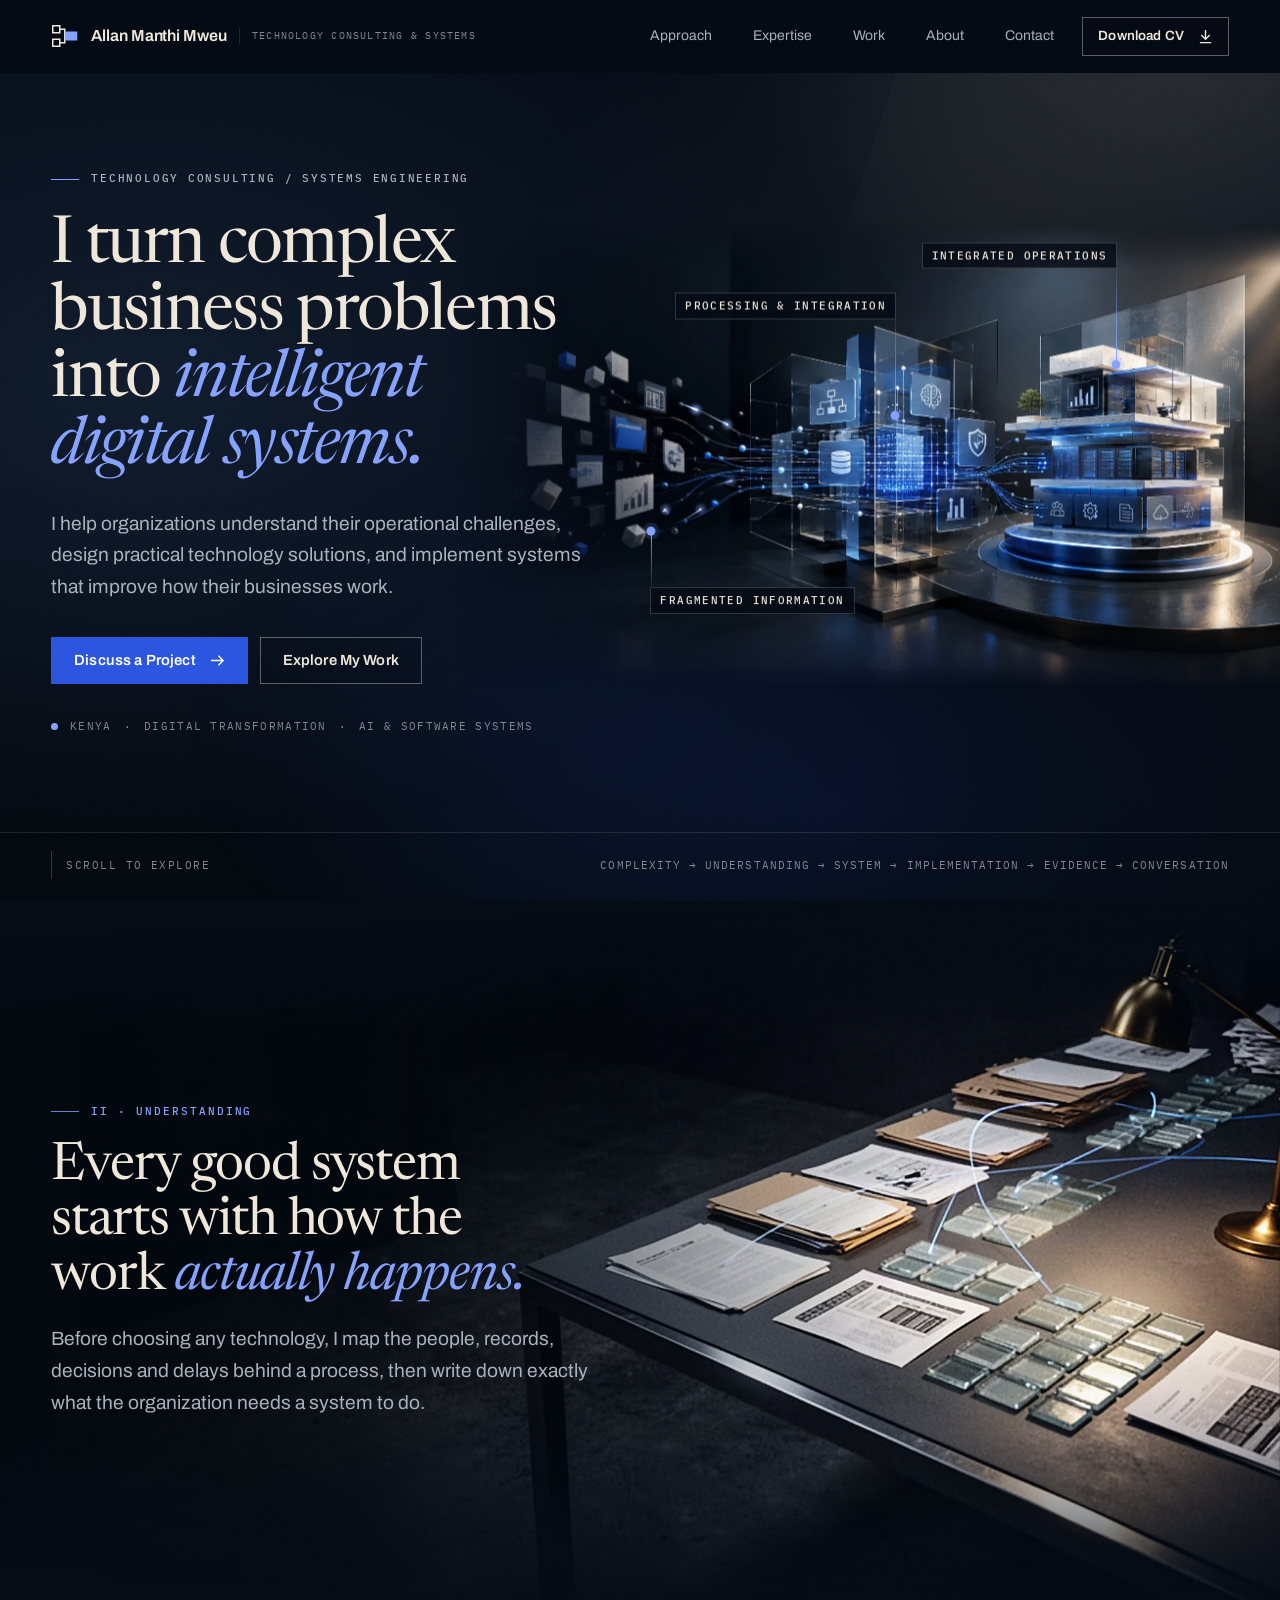
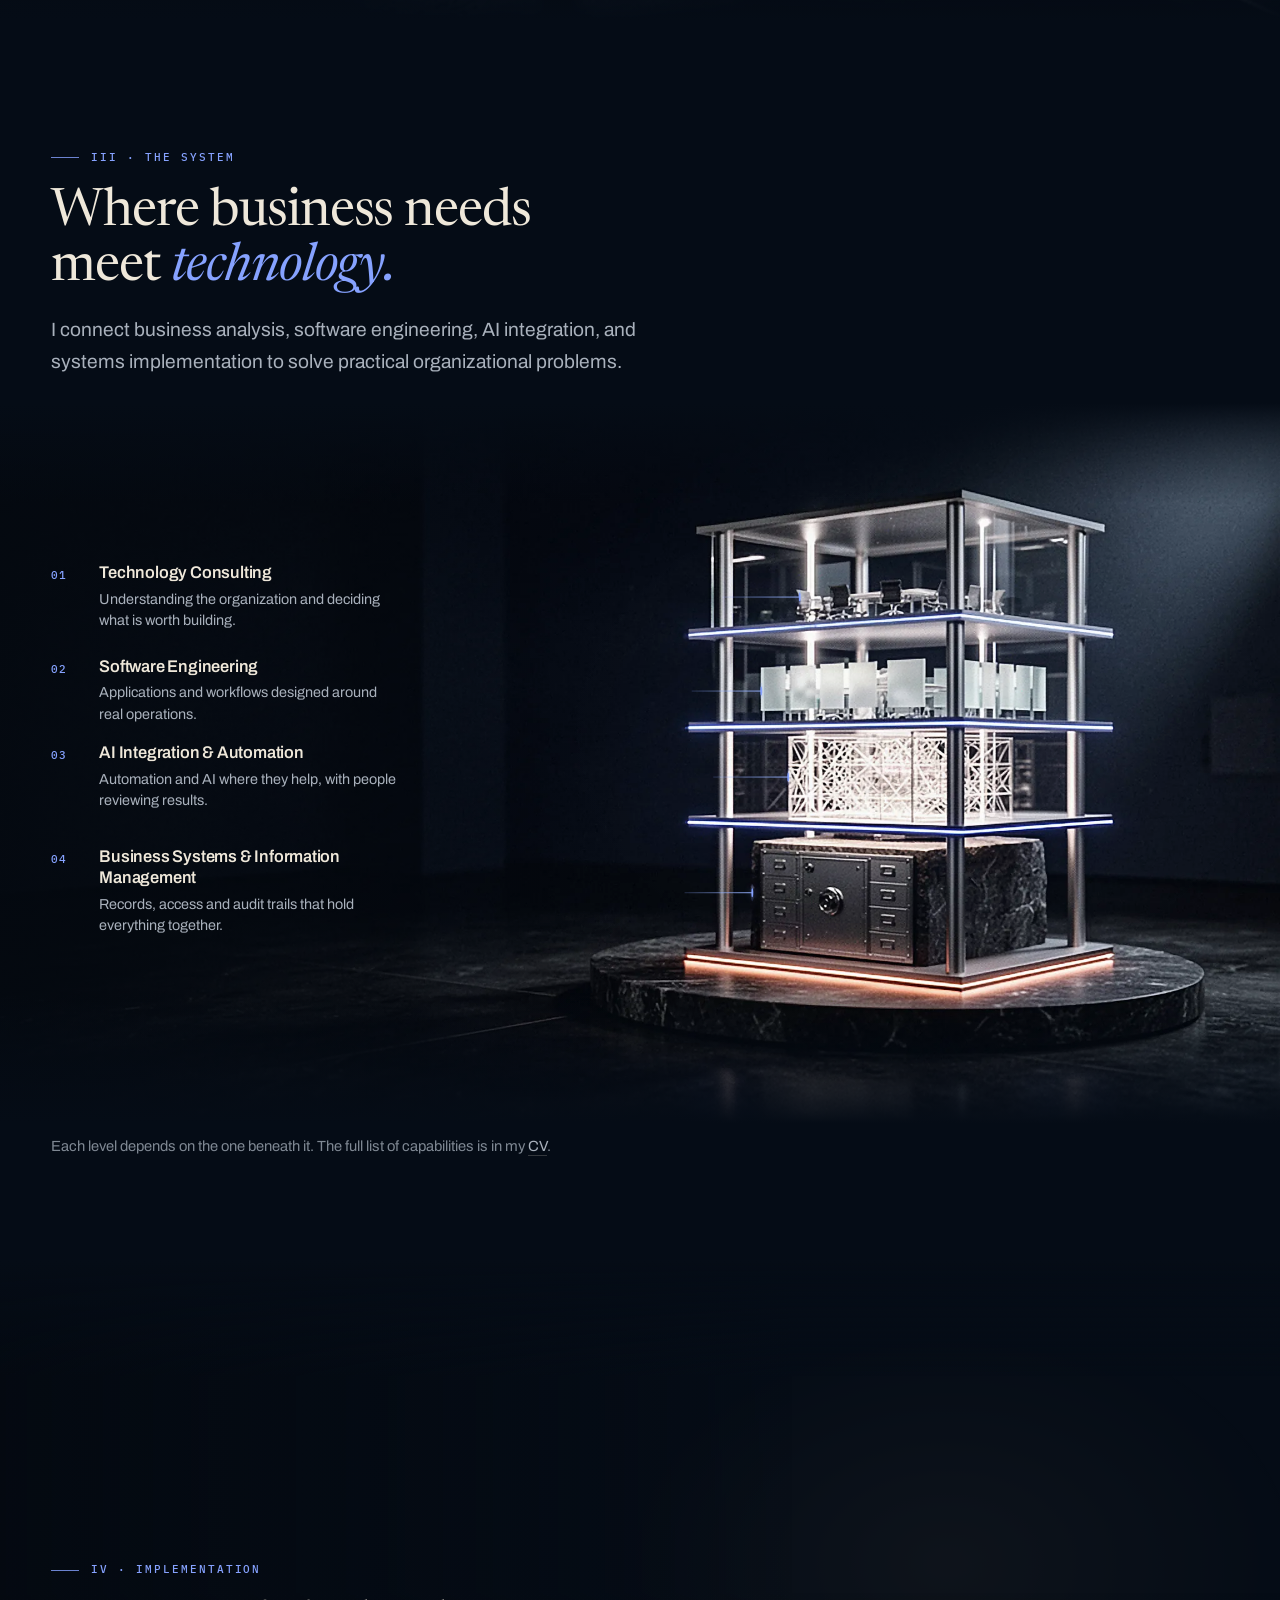
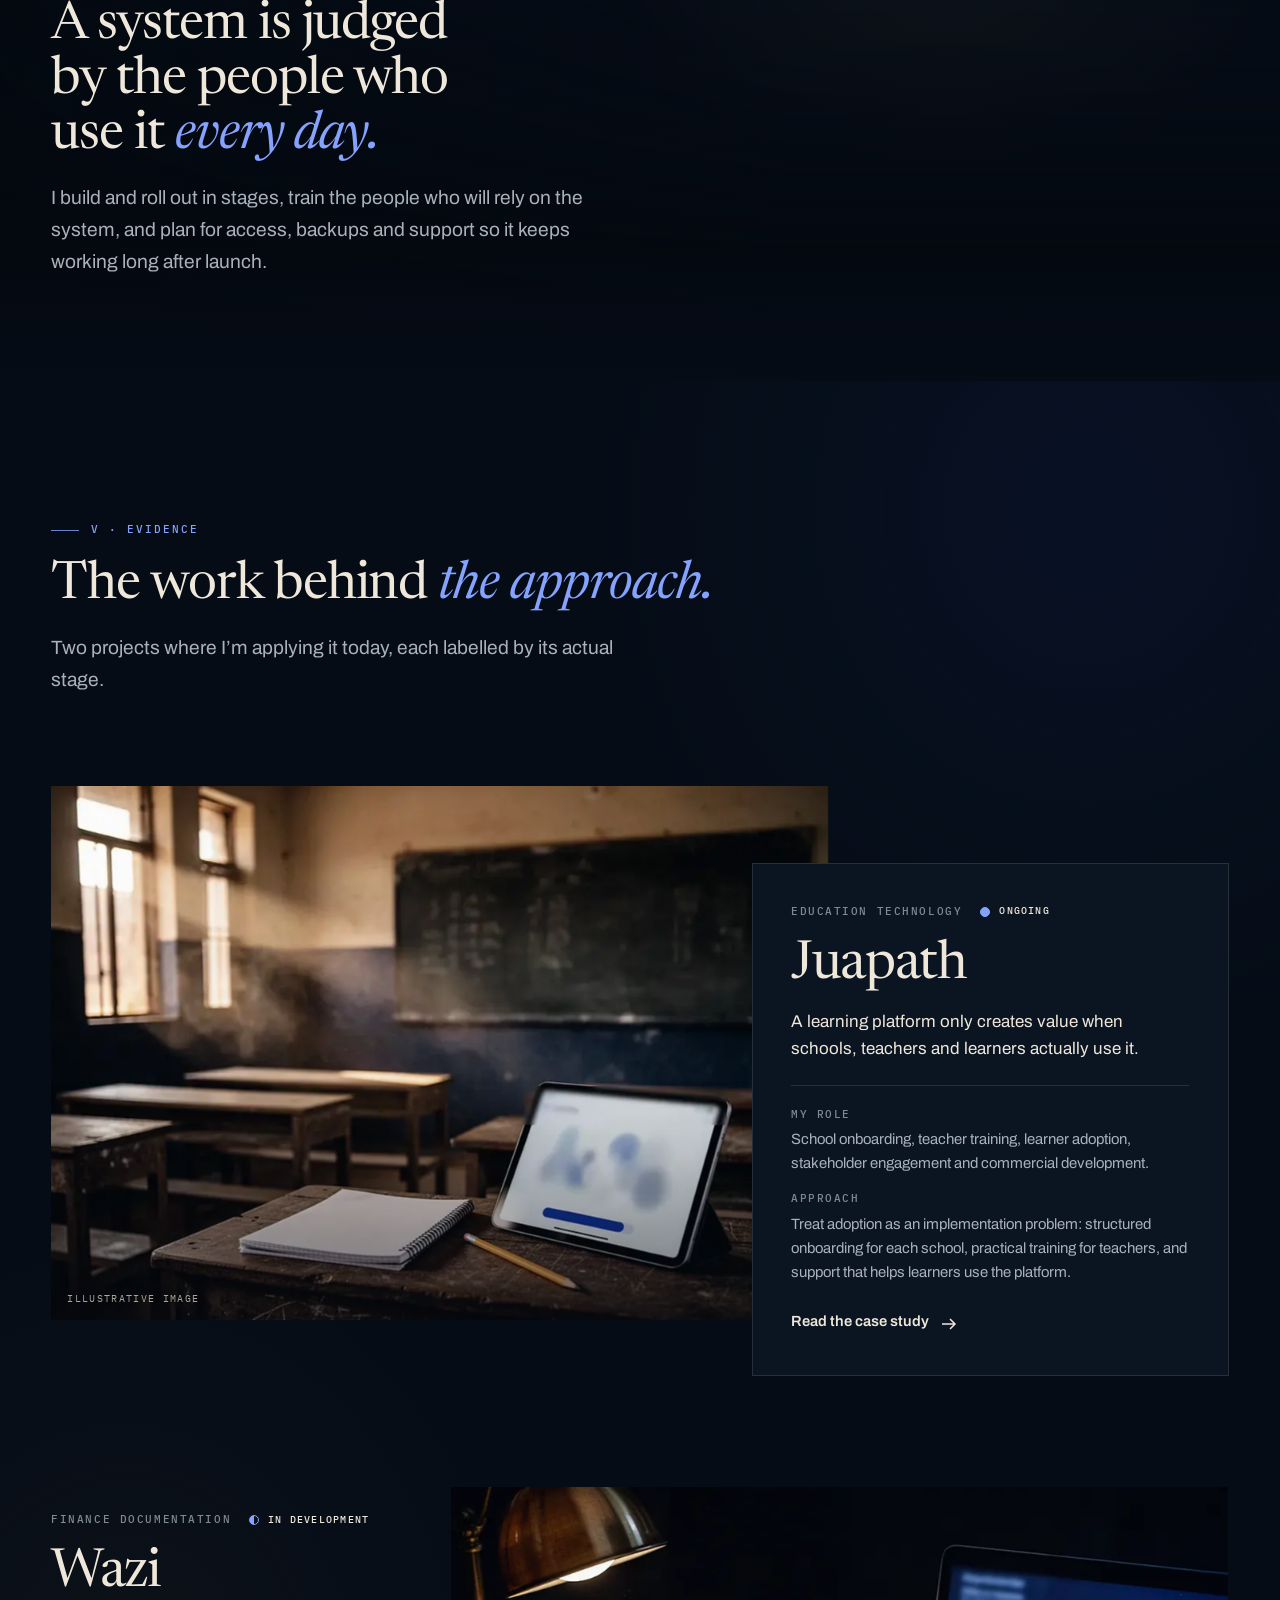
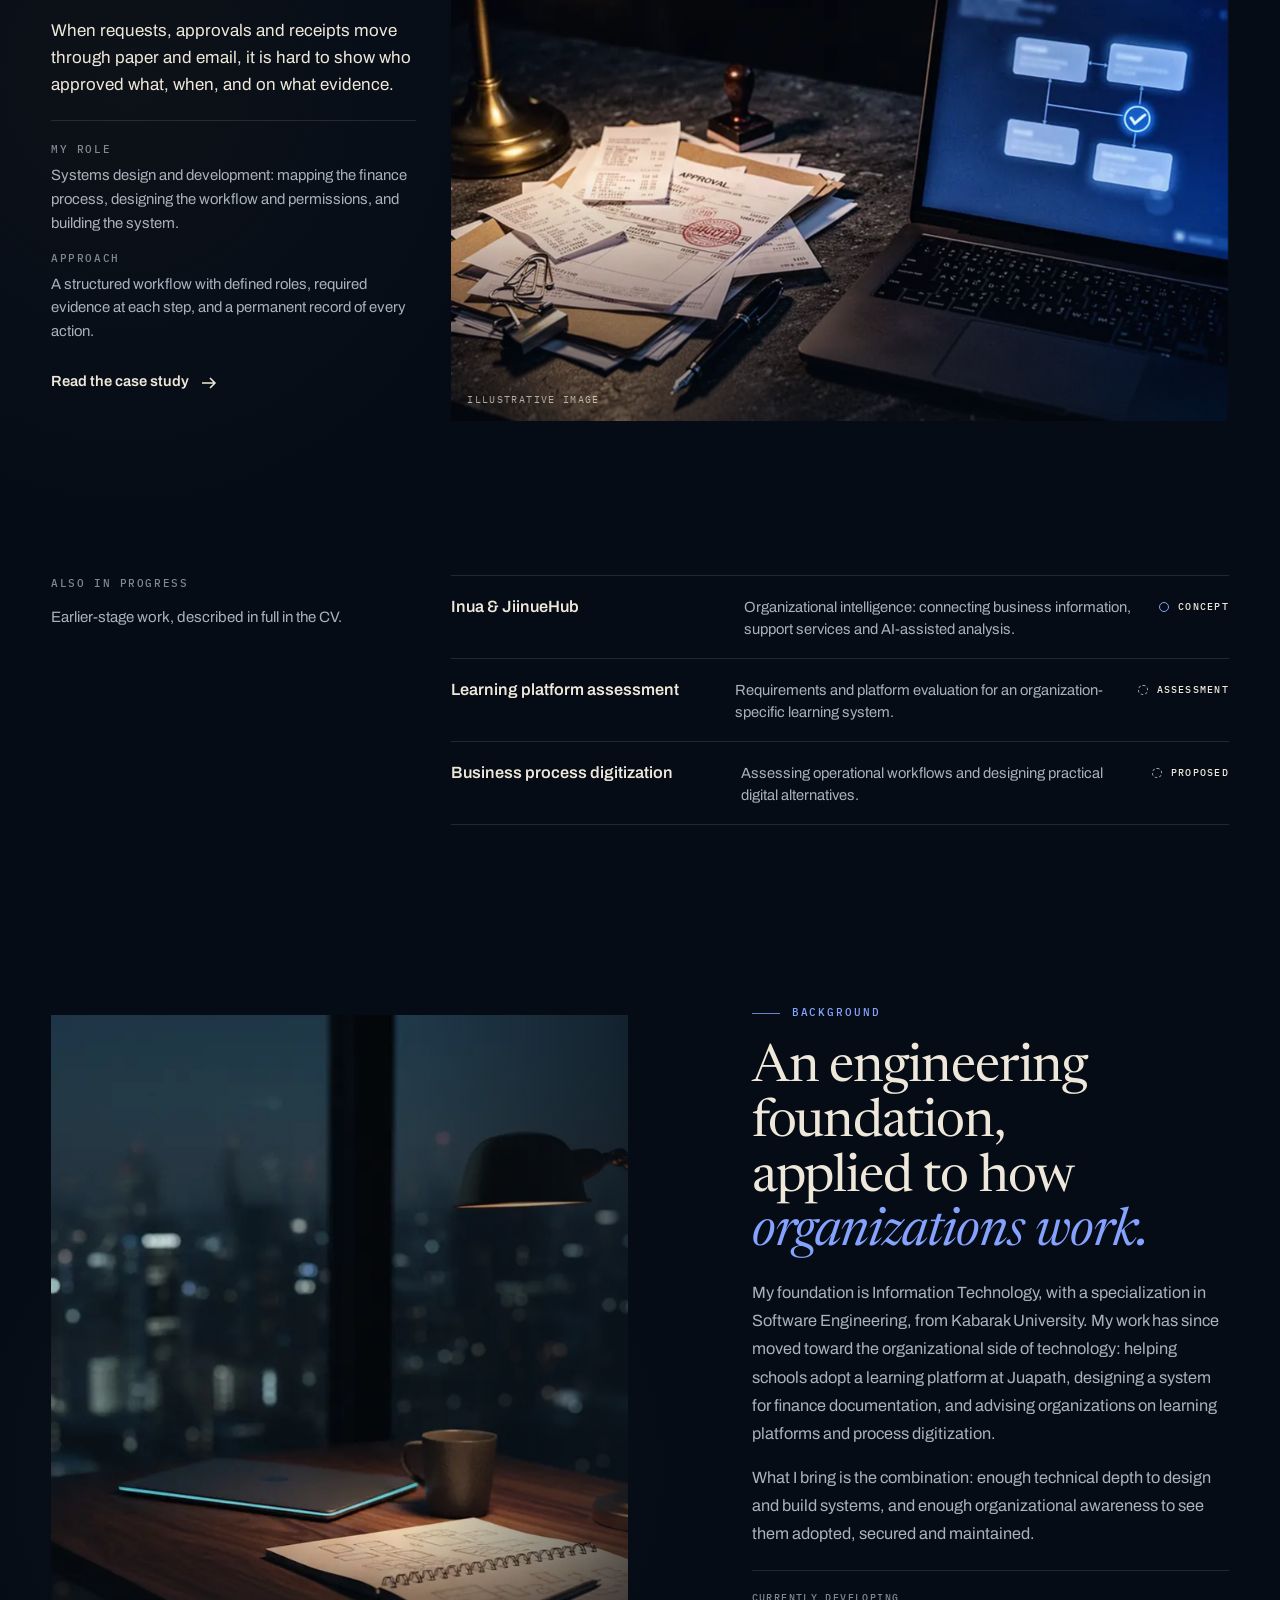
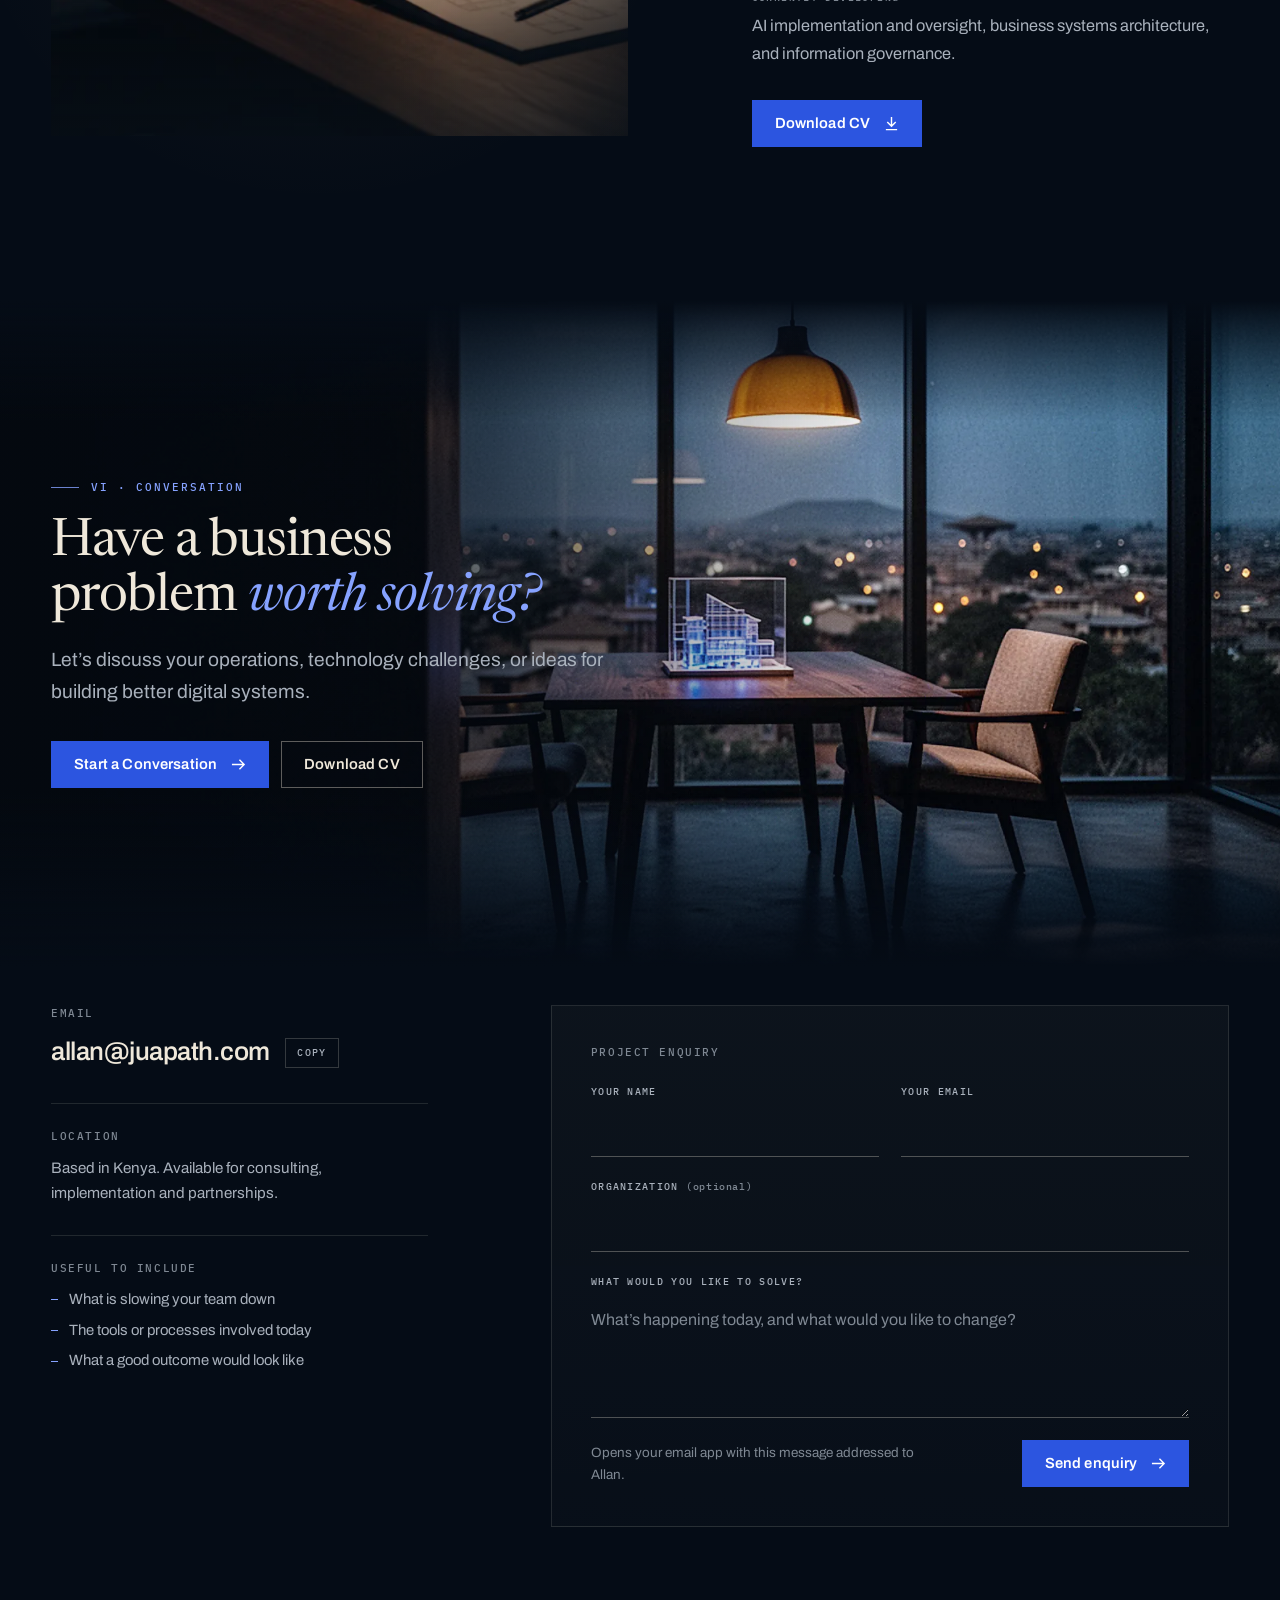
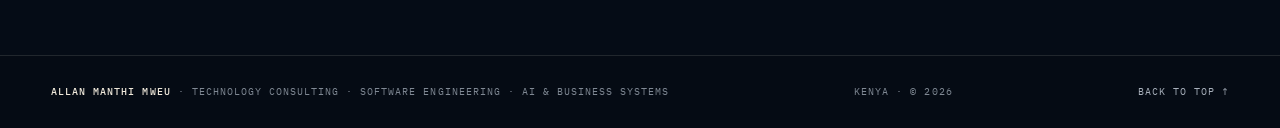
==== commit 6379212b: "Add link previews, sitemap and robots.txt" ====
--- a/index.html
+++ b/index.html
@@ -7,11 +7,15 @@
 <meta name="description" content="Allan Manthi Mweu turns complex business problems into intelligent digital systems: technology consulting, software engineering, AI integration and business systems, based in Kenya.">
 <meta name="theme-color" content="#050b14">
 <meta name="author" content="Allan Manthi Mweu">
-<!-- Replace og:image with an absolute URL once the site has a domain, e.g. https://yourdomain.com/assets/og-image.jpg -->
+<!-- If you move to a custom domain, update the URLs in canonical, og:url, og:image, the JSON-LD below, robots.txt and sitemap.xml -->
 <meta property="og:type" content="website">
 <meta property="og:title" content="Allan Manthi Mweu · Technology Consultant &amp; Software Engineer">
 <meta property="og:description" content="I turn complex business problems into intelligent digital systems.">
-<meta property="og:image" content="assets/og-image.jpg">
+<link rel="canonical" href="https://allanmanthi.vercel.app/">
+<meta property="og:url" content="https://allanmanthi.vercel.app/">
+<meta property="og:image" content="https://allanmanthi.vercel.app/assets/og-image.jpg">
+<meta property="og:image:width" content="1200">
+<meta property="og:image:height" content="630">
 <meta name="twitter:card" content="summary_large_image">
 <link rel="icon" href="data:image/svg+xml,%3Csvg xmlns='http://www.w3.org/2000/svg' viewBox='0 0 28 28'%3E%3Crect width='28' height='28' fill='%23050b14'/%3E%3Cpath d='M6 7h5v5H6zM6 16h5v5H6z' fill='none' stroke='%23efe8da' stroke-width='1.5'/%3E%3Cpath d='M11 9.5h3v9h-3' fill='none' stroke='%23efe8da' stroke-width='1.5'/%3E%3Crect x='14' y='11' width='9' height='6' fill='%2386a2ff'/%3E%3C/svg%3E">
 <link rel="preload" as="image" href="assets/scene-1672.webp" media="(min-width: 900px)">
@@ -347,7 +351,7 @@
 </footer>
 
 <script type="application/ld+json">
-{"@context":"https://schema.org","@type":"Person","name":"Allan Manthi Mweu","jobTitle":"Technology Consultant and Software Engineer","email":"mailto:allan@juapath.com","address":{"@type":"PostalAddress","addressCountry":"KE"},"alumniOf":{"@type":"CollegeOrUniversity","name":"Kabarak University"},"knowsAbout":["Technology consulting","Digital transformation","Software engineering","Business systems","AI integration","Information management"]}
+{"@context":"https://schema.org","@type":"Person","name":"Allan Manthi Mweu","url":"https://allanmanthi.vercel.app/","image":"https://allanmanthi.vercel.app/assets/og-image.jpg","jobTitle":"Technology Consultant and Software Engineer","email":"mailto:allan@juapath.com","address":{"@type":"PostalAddress","addressCountry":"KE"},"alumniOf":{"@type":"CollegeOrUniversity","name":"Kabarak University"},"knowsAbout":["Technology consulting","Digital transformation","Software engineering","Business systems","AI integration","Information management"]}
 </script>
 <script src="js/main.js" defer></script>
 </body>
